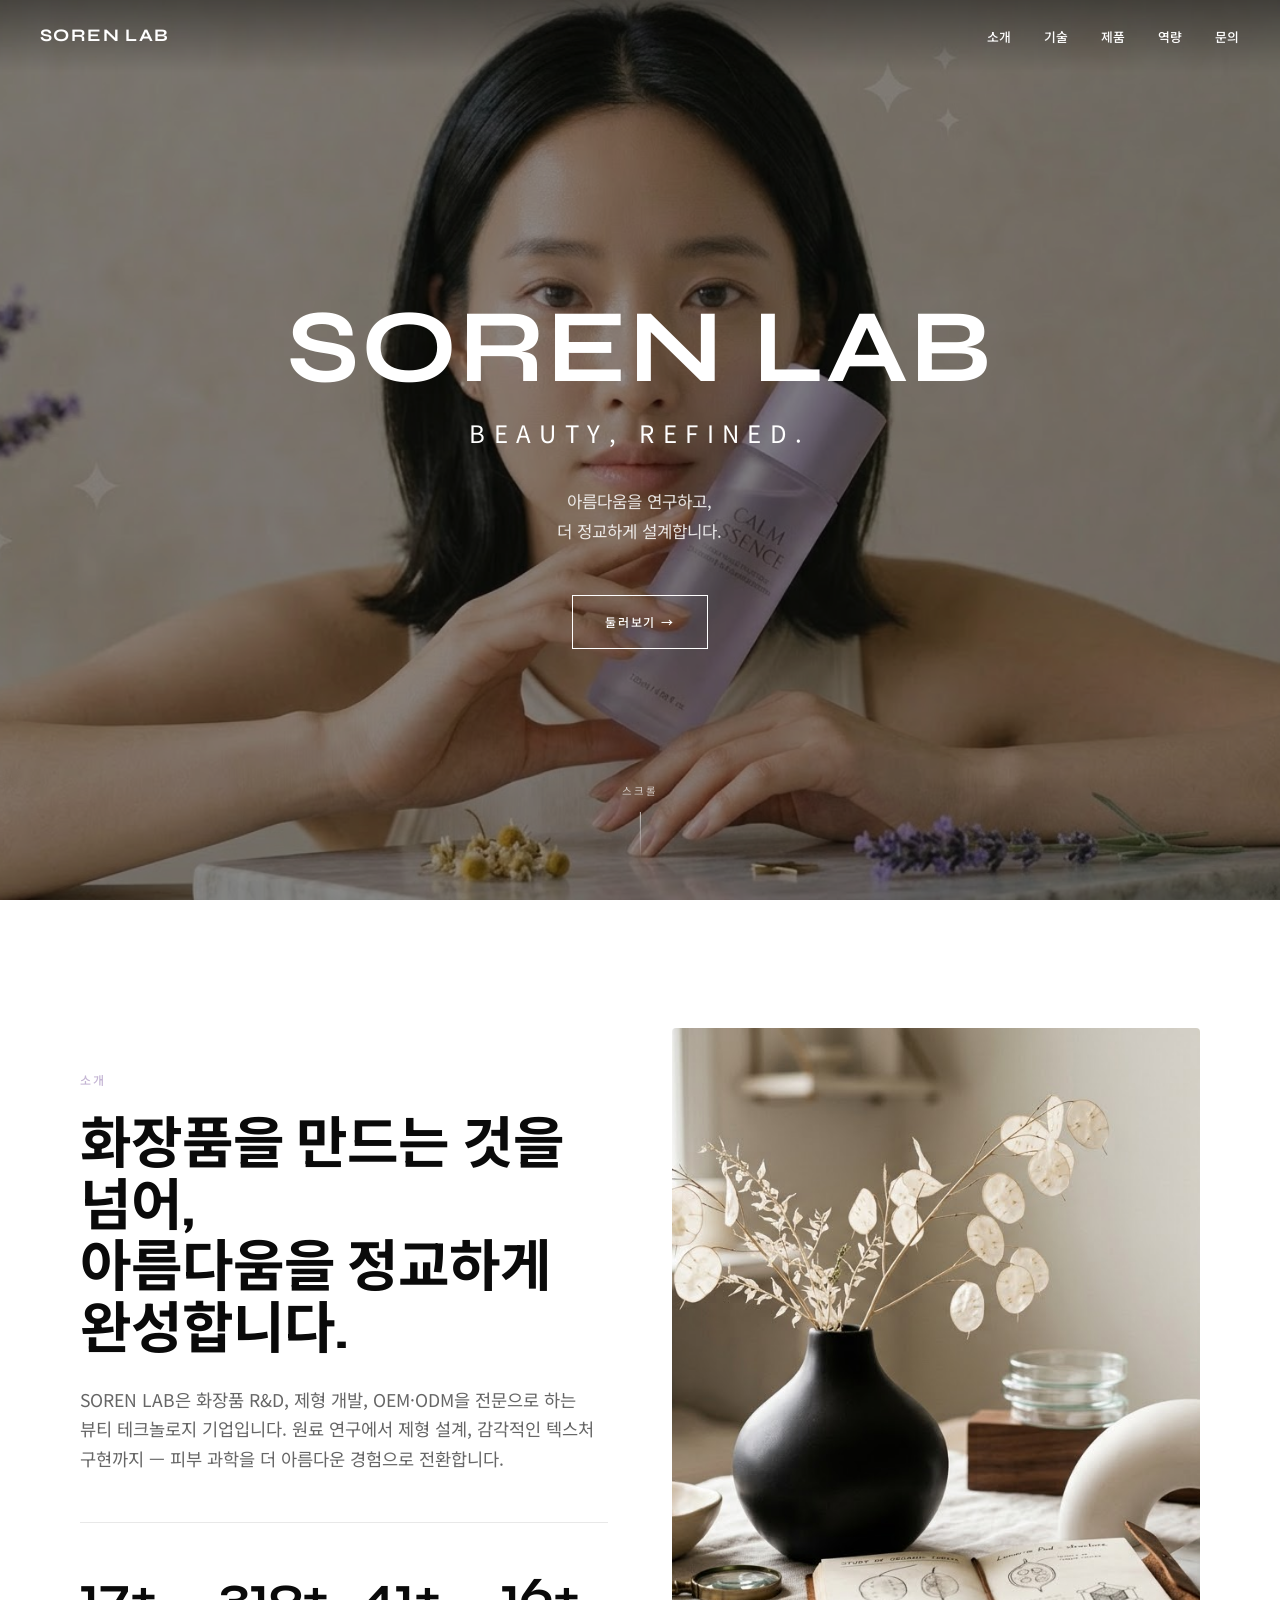
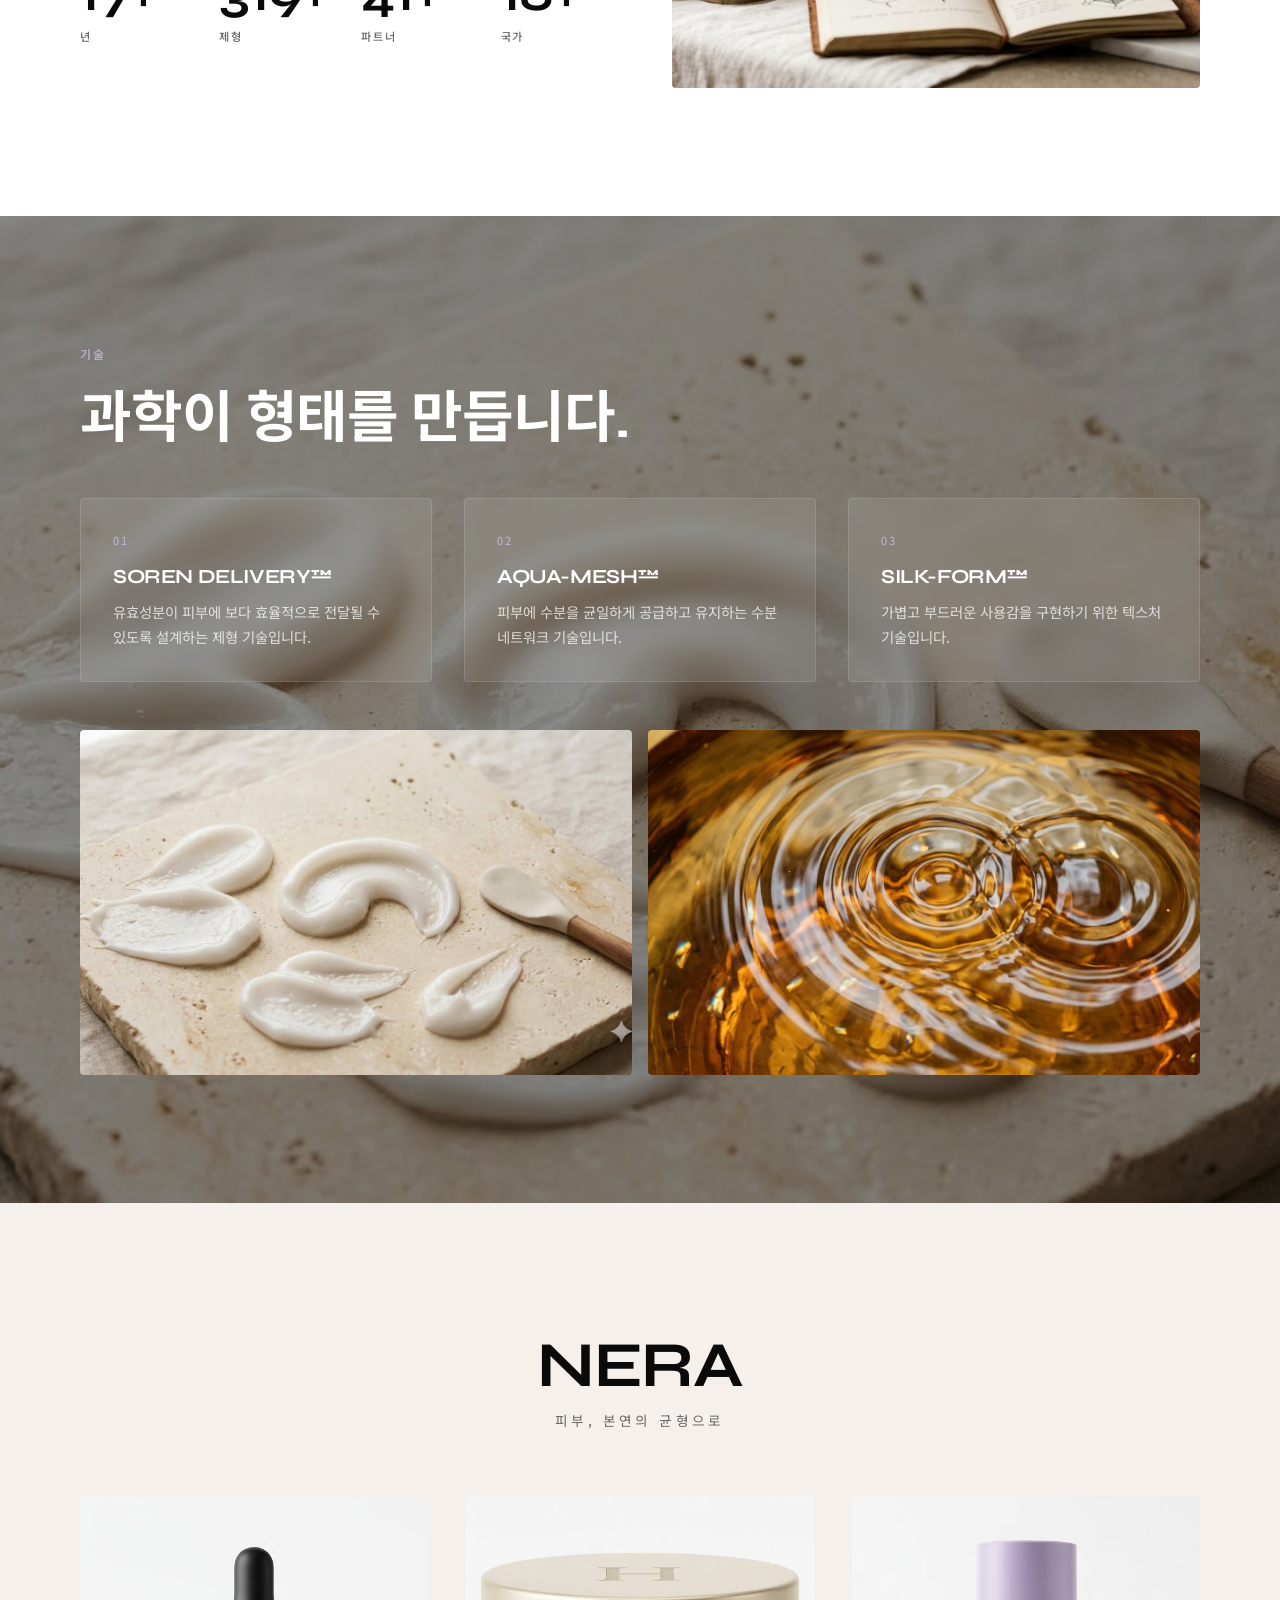
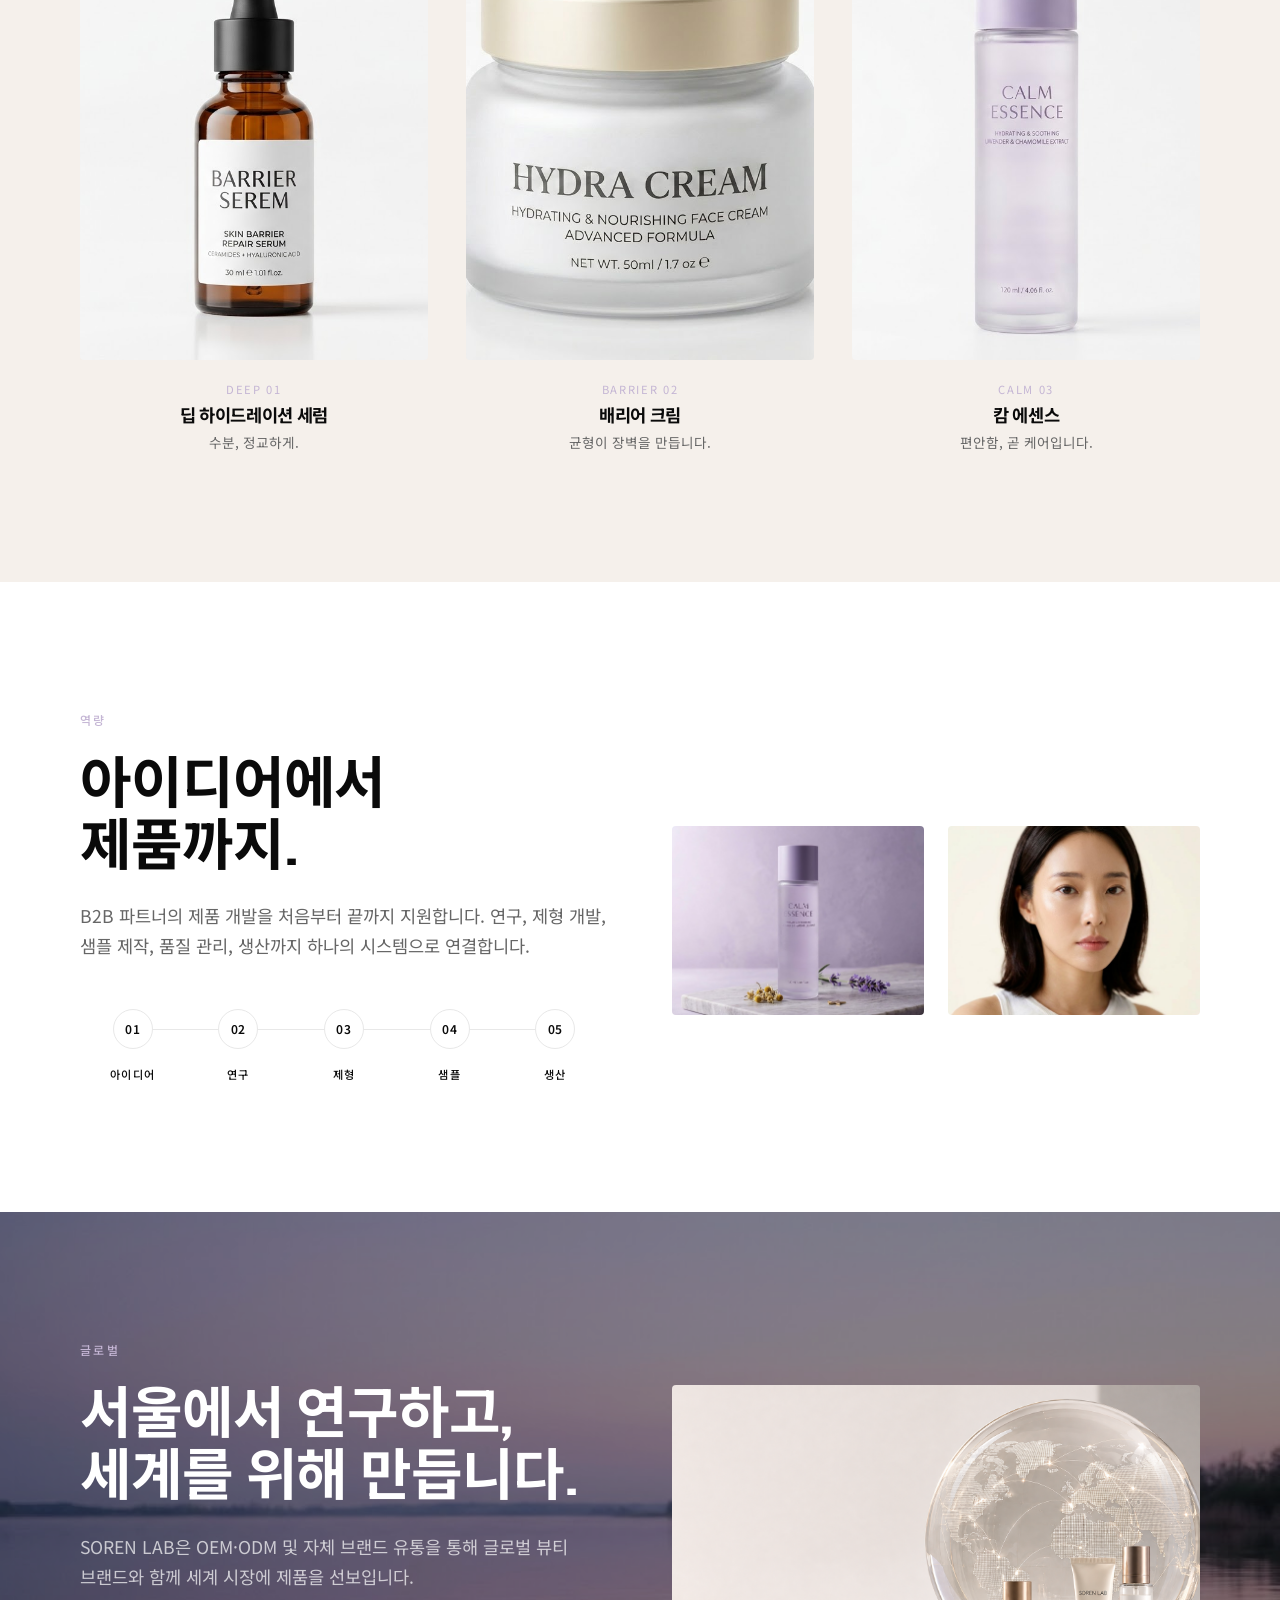
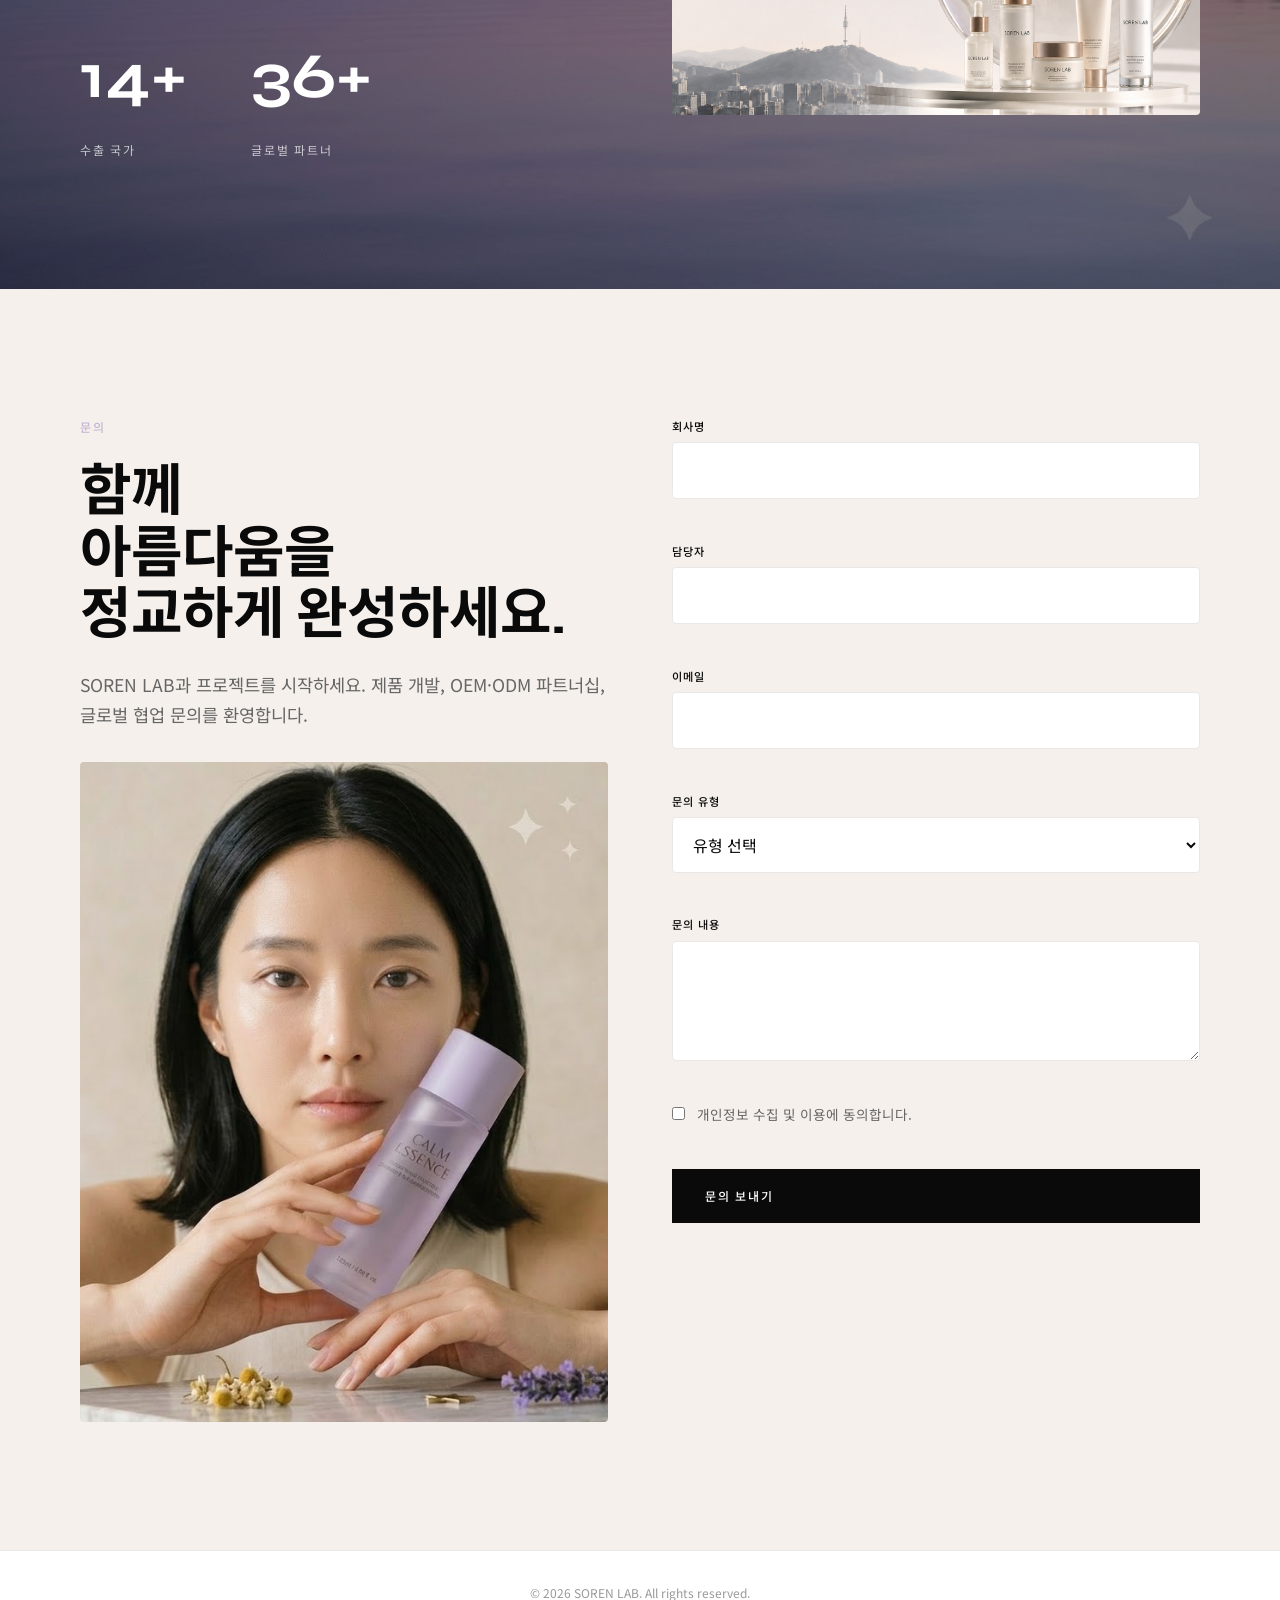
==== index.html @ 1ff5eb1d "SOREN LAB 회사소개 랜딩페이지 MVP 민감 정보는 환경변수·Script Properties로 분리. Public 저장소용 초기 커밋.  Co-authored-by: Curs" ====
<!DOCTYPE html>
<html lang="ko">
<head>
  <meta charset="UTF-8">
  <meta name="viewport" content="width=device-width, initial-scale=1.0">
  <title>SOREN LAB | Beauty, Refined.</title>
  <meta name="description" content="SOREN LAB은 화장품 R&D, 제형 개발, OEM·ODM을 전문으로 하는 뷰티 테크놀로지 기업입니다.">
  <meta name="keywords" content="SOREN LAB, 화장품 OEM, 화장품 ODM, 뷰티 R&D, 화장품 제조, 스킨케어 개발, 뷰티 테크놀로지">
  <meta property="og:title" content="SOREN LAB | Beauty, Refined.">
  <meta property="og:description" content="SOREN LAB은 화장품 R&D, 제형 개발, OEM·ODM을 전문으로 하는 뷰티 테크놀로지 기업입니다.">
  <meta property="og:image" content="assets/images/hero.jpeg">
  <meta property="og:type" content="website">
  <link rel="preconnect" href="https://fonts.googleapis.com">
  <link rel="preconnect" href="https://fonts.gstatic.com" crossorigin>
  <link href="https://fonts.googleapis.com/css2?family=Noto+Sans+KR:wght@400;500;600;700&family=Syne:wght@400;600;700;800&display=swap" rel="stylesheet">
  <link rel="stylesheet" href="css/variables.css">
  <link rel="stylesheet" href="css/base.css">
  <link rel="stylesheet" href="css/layout.css">
  <link rel="stylesheet" href="css/components.css">
  <link rel="stylesheet" href="css/animations.css">
</head>
<body>

  <!-- Header -->
  <header class="header header--dark" id="header">
    <div class="header__inner">
      <a href="#" class="header__logo">SOREN LAB</a>
      <nav class="nav" aria-label="주요 메뉴">
        <ul class="nav__list">
          <li><a href="#about" class="nav__link" data-section="about">소개</a></li>
          <li><a href="#technology" class="nav__link" data-section="technology">기술</a></li>
          <li><a href="#product" class="nav__link" data-section="product">제품</a></li>
          <li><a href="#capabilities" class="nav__link" data-section="capabilities">역량</a></li>
          <li><a href="#contact" class="nav__link" data-section="contact">문의</a></li>
        </ul>
        <button class="nav__toggle" id="navToggle" aria-label="메뉴 열기" aria-expanded="false">
          <span></span>
          <span></span>
          <span></span>
        </button>
      </nav>
    </div>
  </header>

  <nav class="nav__overlay" id="navOverlay" aria-hidden="true">
    <a href="#about" class="nav__link" data-section="about">소개</a>
    <a href="#technology" class="nav__link" data-section="technology">기술</a>
    <a href="#product" class="nav__link" data-section="product">제품</a>
    <a href="#capabilities" class="nav__link" data-section="capabilities">역량</a>
    <a href="#contact" class="nav__link" data-section="contact">문의</a>
  </nav>

  <main>

    <!-- HERO -->
    <section class="hero" id="hero">
      <div class="bg-media">
        <img class="bg-media__poster" src="assets/images/hero.jpeg" alt="" aria-hidden="true">
        <video class="bg-media__video" autoplay muted loop playsinline webkit-playsinline preload="auto" poster="assets/images/hero.jpeg" data-video="hero">
          <source src="assets/video/hydra_cream_03.mp4" type="video/mp4">
        </video>
        <div class="bg-media__overlay"></div>
      </div>
      <div class="hero__content">
        <h1 class="hero__title">SOREN LAB</h1>
        <p class="hero__tagline">Beauty, Refined.</p>
        <p class="hero__sub">
          <span>아름다움을 연구하고,</span>
          <span>더 정교하게 설계합니다.</span>
        </p>
        <a href="#about" class="btn">둘러보기 →</a>
      </div>
      <div class="hero__scroll" aria-hidden="true">
        <span>스크롤</span>
        <div class="hero__scroll-line"></div>
      </div>
    </section>

    <!-- ABOUT -->
    <section class="section" id="about">
      <div class="container">
        <div class="grid-2">
          <div class="reveal">
            <p class="section__label">소개</p>
            <h2 class="section__headline">
              <span>화장품을 만드는 것을 넘어,</span>
              <span>아름다움을 정교하게 완성합니다.</span>
            </h2>
            <p class="section__desc">
              SOREN LAB은 화장품 R&D, 제형 개발, OEM·ODM을 전문으로 하는 뷰티 테크놀로지 기업입니다. 원료 연구에서 제형 설계, 감각적인 텍스처 구현까지 — 피부 과학을 더 아름다운 경험으로 전환합니다.
            </p>
            <div class="stats">
              <div class="stat">
                <div class="stat__number" data-count="18">0</div>
                <div class="stat__label">년</div>
              </div>
              <div class="stat">
                <div class="stat__number" data-count="320">0</div>
                <div class="stat__label">제형</div>
              </div>
              <div class="stat">
                <div class="stat__number" data-count="42">0</div>
                <div class="stat__label">파트너</div>
              </div>
              <div class="stat">
                <div class="stat__number" data-count="17">0</div>
                <div class="stat__label">국가</div>
              </div>
            </div>
          </div>
          <div class="reveal reveal-delay-2">
            <div class="media-wrap image-reveal" style="aspect-ratio: 4/5;">
              <img src="assets/images/mood02.jpeg" alt="SOREN LAB 연구실" loading="lazy">
            </div>
          </div>
        </div>
      </div>
    </section>

    <!-- TECHNOLOGY -->
    <section class="section section--dark" id="technology">
      <div class="bg-media">
        <img class="bg-media__poster" src="assets/images/texure_cream.jpeg" alt="" aria-hidden="true">
        <video class="bg-media__video" autoplay muted loop playsinline preload="auto" poster="assets/images/texure_cream.jpeg" data-video="tech">
          <source src="assets/video/model_serum.mp4" type="video/mp4">
        </video>
        <div class="bg-media__overlay"></div>
      </div>
      <div class="container section__content">
        <div class="reveal">
          <p class="section__label">기술</p>
          <h2 class="section__headline">과학이 형태를 만듭니다.</h2>
        </div>
        <div class="tech-grid">
          <div class="tech-card reveal reveal-delay-1">
            <p class="tech-card__num">01</p>
            <h3 class="tech-card__title">SOREN DELIVERY™</h3>
            <p class="tech-card__desc">유효성분이 피부에 보다 효율적으로 전달될 수 있도록 설계하는 제형 기술입니다.</p>
          </div>
          <div class="tech-card reveal reveal-delay-2">
            <p class="tech-card__num">02</p>
            <h3 class="tech-card__title">AQUA-MESH™</h3>
            <p class="tech-card__desc">피부에 수분을 균일하게 공급하고 유지하는 수분 네트워크 기술입니다.</p>
          </div>
          <div class="tech-card reveal reveal-delay-3">
            <p class="tech-card__num">03</p>
            <h3 class="tech-card__title">SILK-FORM™</h3>
            <p class="tech-card__desc">가볍고 부드러운 사용감을 구현하기 위한 텍스처 기술입니다.</p>
          </div>
        </div>
        <div class="tech-images">
          <div class="media-wrap image-reveal reveal">
            <img src="assets/images/texure_cream.jpeg" alt="크림 제형 텍스처" loading="lazy">
          </div>
          <div class="media-wrap image-reveal reveal reveal-delay-1">
            <img src="assets/images/waterful.jpeg" alt="세럼 원료 매크로" loading="lazy">
          </div>
        </div>
      </div>
    </section>

    <!-- PRODUCT -->
    <section class="section section--ivory" id="product">
      <div class="container">
        <div class="product-brand reveal">
          <h2 class="product-brand__name">NERA</h2>
          <p class="product-brand__tagline">피부, 본연의 균형으로</p>
        </div>
        <div class="grid-3">
          <article class="product-card reveal" data-product="deep01" tabindex="0" role="button" aria-label="NERA DEEP 01 상세 보기">
            <div class="product-card__image">
              <img src="assets/images/product_serum.jpeg" alt="NERA DEEP 01 딥 하이드레이션 세럼" loading="lazy">
            </div>
            <p class="product-card__code">DEEP 01</p>
            <h3 class="product-card__name">딥 하이드레이션 세럼</h3>
            <p class="product-card__type">수분, 정교하게.</p>
          </article>
          <article class="product-card reveal reveal-delay-1" data-product="barrier02" tabindex="0" role="button" aria-label="NERA BARRIER 02 상세 보기">
            <div class="product-card__image">
              <img src="assets/images/product_hydra.jpeg" alt="NERA BARRIER 02 배리어 크림" loading="lazy">
            </div>
            <p class="product-card__code">BARRIER 02</p>
            <h3 class="product-card__name">배리어 크림</h3>
            <p class="product-card__type">균형이 장벽을 만듭니다.</p>
          </article>
          <article class="product-card reveal reveal-delay-2" data-product="calm03" tabindex="0" role="button" aria-label="NERA CALM 03 상세 보기">
            <div class="product-card__image">
              <img src="assets/images/product_essense.jpeg" alt="NERA CALM 03 캄 에센스" loading="lazy">
            </div>
            <p class="product-card__code">CALM 03</p>
            <h3 class="product-card__name">캄 에센스</h3>
            <p class="product-card__type">편안함, 곧 케어입니다.</p>
          </article>
        </div>
      </div>
    </section>

    <!-- CAPABILITIES -->
    <section class="section" id="capabilities">
      <div class="container">
        <div class="grid-2">
          <div class="reveal">
            <p class="section__label">역량</p>
            <h2 class="section__headline">
              <span>아이디어에서</span>
              <span>제품까지.</span>
            </h2>
            <p class="section__desc">
              B2B 파트너의 제품 개발을 처음부터 끝까지 지원합니다. 연구, 제형 개발, 샘플 제작, 품질 관리, 생산까지 하나의 시스템으로 연결합니다.
            </p>
            <div class="process">
              <div class="process__step">
                <div class="process__num">01</div>
                <div class="process__label">아이디어</div>
              </div>
              <div class="process__step">
                <div class="process__num">02</div>
                <div class="process__label">연구</div>
              </div>
              <div class="process__step">
                <div class="process__num">03</div>
                <div class="process__label">제형</div>
              </div>
              <div class="process__step">
                <div class="process__num">04</div>
                <div class="process__label">샘플</div>
              </div>
              <div class="process__step">
                <div class="process__num">05</div>
                <div class="process__label">생산</div>
              </div>
            </div>
          </div>
          <div class="reveal reveal-delay-2">
            <div class="capability-images">
              <div class="media-wrap image-reveal">
                <img src="assets/images/product_studio.jpeg" alt="제품 개발 및 제조" loading="lazy">
              </div>
              <div class="media-wrap image-reveal">
                <img src="assets/images/model02.jpeg" alt="품질 관리 및 피부 연구" loading="lazy">
              </div>
            </div>
          </div>
        </div>
      </div>
    </section>

    <!-- GLOBAL -->
    <section class="section section--dark" id="global">
      <div class="bg-media">
        <img class="bg-media__poster" src="assets/images/mood.jpeg" alt="" aria-hidden="true">
        <video class="bg-media__video" muted loop playsinline preload="metadata" poster="assets/images/mood.jpeg" data-video="global">
          <source src="assets/video/hydra_cream_02.mp4" type="video/mp4">
        </video>
        <div class="bg-media__overlay"></div>
      </div>
      <div class="container section__content">
        <div class="grid-2">
          <div class="reveal">
            <p class="section__label">글로벌</p>
            <h2 class="section__headline">
              <span>서울에서 연구하고,</span>
              <span>세계를 위해 만듭니다.</span>
            </h2>
            <p class="section__desc">
              SOREN LAB은 OEM·ODM 및 자체 브랜드 유통을 통해 글로벌 뷰티 브랜드와 함께 세계 시장에 제품을 선보입니다.
            </p>
            <div class="global-stats">
              <div class="global-stat">
                <div class="global-stat__number" data-count="17">0</div>
                <div class="global-stat__label">수출 국가</div>
              </div>
              <div class="global-stat">
                <div class="global-stat__number" data-count="42">0</div>
                <div class="global-stat__label">글로벌 파트너</div>
              </div>
            </div>
          </div>
          <div class="reveal reveal-delay-2">
            <div class="media-wrap image-reveal" style="aspect-ratio: 16/10;">
              <img src="assets/images/global_section.png" alt="SOREN LAB 글로벌 네트워크" loading="lazy">
            </div>
          </div>
        </div>
      </div>
    </section>

    <!-- CONTACT -->
    <section class="section section--ivory" id="contact">
      <div class="container">
        <div class="contact-grid">
          <div class="reveal">
            <p class="section__label">문의</p>
            <h2 class="section__headline">
              <span>함께</span>
              <span>아름다움을</span>
              <span>정교하게 완성하세요.</span>
            </h2>
            <p class="section__desc" style="margin-bottom: 2rem;">
              SOREN LAB과 프로젝트를 시작하세요. 제품 개발, OEM·ODM 파트너십, 글로벌 협업 문의를 환영합니다.
            </p>
            <div class="contact-visual">
              <img src="assets/images/hero.jpeg" alt="SOREN LAB 브랜드 비주얼" loading="lazy">
            </div>
          </div>
          <div class="reveal reveal-delay-2">
            <form class="form" id="contactForm" novalidate>
              <div class="form__group">
                <label class="form__label" for="company">회사명</label>
                <input class="form__input" type="text" id="company" name="company" required>
                <span class="form__error" data-error="company"></span>
              </div>
              <div class="form__group">
                <label class="form__label" for="name">담당자</label>
                <input class="form__input" type="text" id="name" name="name" required>
                <span class="form__error" data-error="name"></span>
              </div>
              <div class="form__group">
                <label class="form__label" for="email">이메일</label>
                <input class="form__input" type="email" id="email" name="email" required>
                <span class="form__error" data-error="email"></span>
              </div>
              <div class="form__group">
                <label class="form__label" for="inquiryType">문의 유형</label>
                <select class="form__select" id="inquiryType" name="inquiryType" required>
                  <option value="">유형 선택</option>
                  <option value="product">제품</option>
                  <option value="oem">OEM / ODM</option>
                  <option value="partnership">파트너십</option>
                  <option value="other">기타</option>
                </select>
                <span class="form__error" data-error="inquiryType"></span>
              </div>
              <div class="form__group">
                <label class="form__label" for="message">문의 내용</label>
                <textarea class="form__textarea" id="message" name="message" required></textarea>
                <span class="form__error" data-error="message"></span>
              </div>
              <div class="form__group">
                <label class="form__checkbox">
                  <input type="checkbox" id="privacy" name="privacy" required>
                  <span>개인정보 수집 및 이용에 동의합니다.</span>
                </label>
                <span class="form__error" data-error="privacy"></span>
              </div>
              <button type="submit" class="btn btn--filled" id="submitBtn">문의 보내기</button>
              <p class="form__submit-error" id="formSubmitError" hidden></p>
            </form>
            <div class="form__success" id="formSuccess">
              <h3>감사합니다.</h3>
              <p>문의가 접수되었습니다. 담당자가 확인 후 빠르게 연락드리겠습니다.</p>
            </div>
          </div>
        </div>
      </div>
    </section>

  </main>

  <footer class="footer">
    <div class="container">
      <p>&copy; 2026 SOREN LAB. All rights reserved.</p>
    </div>
  </footer>

  <!-- Product Modal -->
  <div class="modal" id="productModal" aria-hidden="true" role="dialog" aria-labelledby="modalTitle">
    <div class="modal__backdrop" data-close-modal></div>
    <div class="modal__dialog">
      <button class="modal__close" data-close-modal aria-label="닫기">&times;</button>
      <div class="modal__image">
        <img id="modalImage" src="" alt="">
      </div>
      <div class="modal__body">
        <p class="modal__code" id="modalCode"></p>
        <h3 class="modal__title" id="modalTitle"></h3>
        <p class="modal__type" id="modalType"></p>
        <p class="modal__message" id="modalMessage"></p>
        <p class="modal__desc" id="modalDesc"></p>
        <p class="modal__ingredients-title" id="modalIngredientsTitle">주요 성분</p>
        <ul class="modal__ingredients" id="modalIngredients"></ul>
      </div>
    </div>
  </div>

  <script src="js/video.js"></script>
  <script src="js/animate.js"></script>
  <script src="js/form.js"></script>
  <script src="js/main.js"></script>
</body>
</html>
---- css/variables.css ----
:root {
  --color-black: #0a0a0a;
  --color-white: #ffffff;
  --color-ivory: #f5f0eb;
  --color-gray-100: #f7f7f7;
  --color-gray-200: #e8e8e8;
  --color-gray-400: #999999;
  --color-gray-600: #666666;
  --color-accent: #c4b5d4;
  --color-overlay: rgba(10, 10, 10, 0.45);
  --color-overlay-light: rgba(10, 10, 10, 0.25);

  --font-display: "Syne", "Noto Sans KR", sans-serif;
  --font-body: "Noto Sans KR", sans-serif;

  --container-max: 1200px;
  --container-wide: 1400px;
  --section-padding: clamp(5rem, 10vw, 8rem);
  --header-height: 72px;

  --transition-base: 0.3s ease;
  --transition-slow: 0.6s cubic-bezier(0.22, 1, 0.36, 1);

  --radius-sm: 4px;
  --radius-md: 8px;
}
---- css/base.css ----
*,
*::before,
*::after {
  box-sizing: border-box;
  margin: 0;
  padding: 0;
}

html {
  scroll-behavior: smooth;
  font-size: 16px;
}

body {
  font-family: var(--font-body);
  font-weight: 400;
  line-height: 1.7;
  color: var(--color-black);
  background-color: var(--color-white);
  overflow-x: hidden;
  -webkit-font-smoothing: antialiased;
  word-break: keep-all;
  overflow-wrap: break-word;
}

img,
video {
  display: block;
  max-width: 100%;
  height: auto;
}

a {
  color: inherit;
  text-decoration: none;
}

button,
input,
select,
textarea {
  font: inherit;
  color: inherit;
}

button {
  cursor: pointer;
  border: none;
  background: none;
}

ul,
ol {
  list-style: none;
}

h1,
h2,
h3,
h4 {
  font-family: var(--font-display);
  font-weight: 700;
  line-height: 1.1;
  letter-spacing: -0.02em;
}

.sr-only {
  position: absolute;
  width: 1px;
  height: 1px;
  padding: 0;
  margin: -1px;
  overflow: hidden;
  clip: rect(0, 0, 0, 0);
  white-space: nowrap;
  border: 0;
}
---- css/layout.css ----
.container {
  width: 100%;
  max-width: var(--container-max);
  margin: 0 auto;
  padding: 0 clamp(1.25rem, 4vw, 2.5rem);
}

.container--wide {
  max-width: var(--container-wide);
}

.section {
  position: relative;
  padding: var(--section-padding) 0;
}

.section--dark {
  color: var(--color-white);
  background-color: var(--color-black);
  isolation: isolate;
  overflow: hidden;
}

.section--ivory {
  background-color: var(--color-ivory);
}

.section__label {
  font-size: 0.75rem;
  font-weight: 500;
  letter-spacing: 0.2em;
  text-transform: uppercase;
  color: var(--color-accent);
  margin-bottom: 1.5rem;
}

.section--dark .section__label {
  color: var(--color-accent);
}

.section__headline {
  font-size: clamp(2rem, 5vw, 3.5rem);
  margin-bottom: 1.5rem;
}

.section__headline span {
  display: block;
}

.section__desc {
  font-size: clamp(0.95rem, 1.5vw, 1.1rem);
  color: var(--color-gray-600);
  max-width: 540px;
}

.section--dark .section__desc {
  color: rgba(255, 255, 255, 0.7);
}

.grid-2 {
  display: grid;
  grid-template-columns: 1fr 1fr;
  gap: clamp(2rem, 5vw, 4rem);
  align-items: center;
}

.grid-3 {
  display: grid;
  grid-template-columns: repeat(3, 1fr);
  gap: clamp(1.5rem, 3vw, 2.5rem);
}

.media-wrap {
  position: relative;
  overflow: hidden;
  border-radius: var(--radius-sm);
}

.media-wrap img {
  width: 100%;
  height: 100%;
  object-fit: cover;
}

.bg-media {
  position: absolute;
  inset: 0;
  z-index: 0;
  overflow: hidden;
  background-color: var(--color-black);
}

.bg-media__overlay {
  position: absolute;
  inset: 0;
  z-index: 2;
  background: var(--color-overlay);
  pointer-events: none;
}

.bg-media__poster {
  position: absolute;
  inset: 0;
  z-index: 0;
  width: 100%;
  height: 100%;
  object-fit: cover;
}

.bg-media__video {
  position: absolute;
  inset: 0;
  z-index: 1;
  width: 100%;
  height: 100%;
  object-fit: cover;
  opacity: 0;
  transition: opacity 0.8s ease;
}

.bg-media__video.is-ready {
  opacity: 1;
}

.bg-media__video.is-fallback {
  display: none;
}

.section__content {
  position: relative;
  z-index: 2;
}

@media (max-width: 768px) {
  .grid-2,
  .grid-3 {
    grid-template-columns: 1fr;
  }
}
---- css/components.css ----
/* Header */
.header {
  position: fixed;
  top: 0;
  left: 0;
  right: 0;
  z-index: 1000;
  height: var(--header-height);
  display: flex;
  align-items: center;
  isolation: isolate;
  transform: translate3d(0, 0, 0);
  transition: background-color var(--transition-base), color var(--transition-base), box-shadow var(--transition-base);
}

.header:not(.header--scrolled) {
  background: linear-gradient(to bottom, rgba(0, 0, 0, 0.4) 0%, transparent 100%);
}

.header--scrolled {
  background: #ffffff;
  box-shadow: 0 1px 0 rgba(0, 0, 0, 0.08);
}

.header--dark {
  color: var(--color-white);
}

.header--dark.header--scrolled {
  color: var(--color-black);
}

.header__inner {
  display: flex;
  align-items: center;
  justify-content: space-between;
  width: 100%;
  max-width: var(--container-wide);
  margin: 0 auto;
  padding: 0 clamp(1.25rem, 4vw, 2.5rem);
}

.header__logo {
  font-family: var(--font-display);
  font-size: 1.1rem;
  font-weight: 700;
  letter-spacing: 0.08em;
}

.nav__list {
  display: flex;
  gap: 2rem;
}

.nav__link {
  font-size: 0.8rem;
  font-weight: 500;
  letter-spacing: 0.04em;
  position: relative;
  transition: opacity var(--transition-base);
}

.nav__link::after {
  content: "";
  position: absolute;
  bottom: -4px;
  left: 0;
  width: 0;
  height: 1px;
  background: currentColor;
  transition: width var(--transition-base);
}

.nav__link:hover::after,
.nav__link.is-active::after {
  width: 100%;
}

.nav__toggle {
  display: none;
  flex-direction: column;
  gap: 6px;
  width: 28px;
  padding: 4px 0;
}

.nav__toggle span {
  display: block;
  height: 1.5px;
  background: currentColor;
  transition: transform var(--transition-base), opacity var(--transition-base);
}

.nav__toggle.is-open span:nth-child(1) {
  transform: translateY(7.5px) rotate(45deg);
}

.nav__toggle.is-open span:nth-child(2) {
  opacity: 0;
}

.nav__toggle.is-open span:nth-child(3) {
  transform: translateY(-7.5px) rotate(-45deg);
}

.nav__overlay {
  display: none;
  position: fixed;
  inset: 0;
  z-index: 999;
  background: var(--color-black);
  flex-direction: column;
  align-items: center;
  justify-content: center;
  gap: 2rem;
}

.nav__overlay.is-open {
  display: flex;
}

.nav__overlay .nav__link {
  font-size: 1.25rem;
  color: var(--color-white);
}

/* Hero */
.hero {
  position: relative;
  min-height: 100vh;
  min-height: 100dvh;
  display: flex;
  align-items: center;
  justify-content: center;
  text-align: center;
  color: var(--color-white);
  overflow: hidden;
  isolation: isolate;
  contain: layout style paint;
}

.hero__content {
  position: relative;
  z-index: 2;
  padding: calc(var(--header-height) + 2rem) 1.5rem 4rem;
}

.hero__title {
  font-size: clamp(3rem, 10vw, 6.5rem);
  letter-spacing: 0.02em;
  margin-bottom: 0.5rem;
}

.hero__tagline {
  font-size: clamp(1rem, 2.5vw, 1.5rem);
  font-weight: 400;
  letter-spacing: 0.35em;
  text-transform: uppercase;
  margin-bottom: 2rem;
}

.hero__sub {
  font-size: clamp(0.9rem, 1.5vw, 1.05rem);
  line-height: 1.8;
  opacity: 0.85;
  margin-bottom: 3rem;
}

.hero__sub span {
  display: block;
}

.btn {
  display: inline-flex;
  align-items: center;
  gap: 0.5rem;
  font-size: 0.75rem;
  font-weight: 500;
  letter-spacing: 0.15em;
  text-transform: uppercase;
  padding: 1rem 2rem;
  border: 1px solid currentColor;
  transition: background var(--transition-base), color var(--transition-base);
}

.btn:hover {
  background: var(--color-white);
  color: var(--color-black);
}

.btn--filled {
  background: var(--color-black);
  color: var(--color-white);
  border-color: var(--color-black);
}

.btn--filled:hover {
  background: var(--color-white);
  color: var(--color-black);
}

.hero__scroll {
  position: absolute;
  bottom: 2.5rem;
  left: 50%;
  transform: translateX(-50%);
  z-index: 2;
  display: flex;
  flex-direction: column;
  align-items: center;
  gap: 0.75rem;
  font-size: 0.65rem;
  letter-spacing: 0.2em;
  text-transform: uppercase;
  opacity: 0.7;
}

.hero__scroll-line {
  width: 1px;
  height: 48px;
  background: linear-gradient(to bottom, var(--color-white), transparent);
  animation: scrollPulse 2s ease-in-out infinite;
}

/* Stats */
.stats {
  display: grid;
  grid-template-columns: repeat(4, 1fr);
  gap: 2rem;
  margin-top: 3rem;
  padding-top: 3rem;
  border-top: 1px solid var(--color-gray-200);
}

.stat__number {
  font-family: var(--font-display);
  font-size: clamp(2rem, 4vw, 3rem);
  font-weight: 700;
  line-height: 1;
  margin-bottom: 0.5rem;
}

.stat__label {
  font-size: 0.7rem;
  font-weight: 500;
  letter-spacing: 0.15em;
  text-transform: uppercase;
  color: var(--color-gray-600);
}

/* Tech cards */
.tech-grid {
  display: grid;
  grid-template-columns: repeat(3, 1fr);
  gap: 2rem;
  margin-top: 3rem;
}

.tech-card {
  padding: 2rem;
  background: rgba(255, 255, 255, 0.08);
  border: 1px solid rgba(255, 255, 255, 0.12);
  border-radius: var(--radius-sm);
  backdrop-filter: blur(8px);
}

.tech-card__num {
  font-size: 0.7rem;
  letter-spacing: 0.15em;
  color: var(--color-accent);
  margin-bottom: 1rem;
}

.tech-card__title {
  font-size: 1.25rem;
  margin-bottom: 0.75rem;
}

.tech-card__desc {
  font-size: 0.9rem;
  opacity: 0.75;
  line-height: 1.7;
}

.tech-images {
  display: grid;
  grid-template-columns: 1fr 1fr;
  gap: 1rem;
  margin-top: 3rem;
}

.tech-images .media-wrap {
  aspect-ratio: 16 / 10;
}

/* Product */
.product-brand {
  text-align: center;
  margin-bottom: 4rem;
}

.product-brand__name {
  font-size: clamp(2.5rem, 6vw, 4rem);
  margin-bottom: 0.5rem;
}

.product-brand__tagline {
  font-size: 0.85rem;
  letter-spacing: 0.25em;
  text-transform: uppercase;
  color: var(--color-gray-600);
}

.product-card {
  cursor: pointer;
  text-align: center;
  transition: transform var(--transition-base);
}

.product-card:hover {
  transform: translateY(-6px);
}

.product-card__image {
  aspect-ratio: 3 / 4;
  overflow: hidden;
  background: var(--color-gray-100);
  margin-bottom: 1.25rem;
  border-radius: var(--radius-sm);
}

.product-card__image img {
  width: 100%;
  height: 100%;
  object-fit: cover;
  transition: transform var(--transition-slow);
}

.product-card:hover .product-card__image img {
  transform: scale(1.04);
}

.product-card__code {
  font-size: 0.7rem;
  letter-spacing: 0.15em;
  color: var(--color-accent);
  margin-bottom: 0.5rem;
}

.product-card__name {
  font-family: var(--font-display);
  font-size: 1.1rem;
  margin-bottom: 0.25rem;
}

.product-card__type {
  font-size: 0.85rem;
  color: var(--color-gray-600);
}

/* Process timeline */
.process {
  display: flex;
  justify-content: space-between;
  margin-top: 3rem;
  position: relative;
}

.process::before {
  content: "";
  position: absolute;
  top: 20px;
  left: 10%;
  right: 10%;
  height: 1px;
  background: var(--color-gray-200);
}

.process__step {
  flex: 1;
  text-align: center;
  position: relative;
  z-index: 1;
}

.process__num {
  width: 40px;
  height: 40px;
  margin: 0 auto 1rem;
  display: flex;
  align-items: center;
  justify-content: center;
  font-size: 0.75rem;
  font-weight: 600;
  letter-spacing: 0.05em;
  background: var(--color-white);
  border: 1px solid var(--color-gray-200);
  border-radius: 50%;
}

.process__label {
  font-size: 0.7rem;
  font-weight: 500;
  letter-spacing: 0.12em;
  text-transform: uppercase;
}

.capability-images {
  display: grid;
  grid-template-columns: 1fr 1fr;
  gap: 1.5rem;
  margin-top: 3rem;
}

.capability-images .media-wrap {
  aspect-ratio: 4 / 3;
}

/* Global */
.global-stats {
  display: flex;
  gap: 4rem;
  margin-top: 2rem;
}

.global-stat__number {
  font-family: var(--font-display);
  font-size: clamp(2.5rem, 5vw, 4rem);
  font-weight: 700;
}

.global-stat__label {
  font-size: 0.75rem;
  letter-spacing: 0.15em;
  text-transform: uppercase;
  opacity: 0.7;
  margin-top: 0.5rem;
}

/* Contact */
.contact-grid {
  display: grid;
  grid-template-columns: 1fr 1fr;
  gap: clamp(2rem, 5vw, 4rem);
  align-items: start;
}

.contact-visual {
  aspect-ratio: 4 / 5;
  border-radius: var(--radius-sm);
  overflow: hidden;
}

.contact-visual img {
  width: 100%;
  height: 100%;
  object-fit: cover;
}

.form {
  display: flex;
  flex-direction: column;
  gap: 1.25rem;
}

.form__group {
  display: flex;
  flex-direction: column;
  gap: 0.4rem;
}

.form__label {
  font-size: 0.7rem;
  font-weight: 500;
  letter-spacing: 0.1em;
  text-transform: uppercase;
}

.form__input,
.form__select,
.form__textarea {
  padding: 0.875rem 1rem;
  border: 1px solid var(--color-gray-200);
  background: var(--color-white);
  border-radius: var(--radius-sm);
  transition: border-color var(--transition-base);
}

.form__input:focus,
.form__select:focus,
.form__textarea:focus {
  outline: none;
  border-color: var(--color-black);
}

.form__input.is-error,
.form__select.is-error,
.form__textarea.is-error {
  border-color: #c0392b;
}

.form__error {
  font-size: 0.75rem;
  color: #c0392b;
  min-height: 1rem;
}

.form__textarea {
  min-height: 120px;
  resize: vertical;
}

.form__checkbox {
  display: flex;
  align-items: flex-start;
  gap: 0.75rem;
  font-size: 0.85rem;
  color: var(--color-gray-600);
}

.form__checkbox input {
  margin-top: 0.25rem;
  accent-color: var(--color-black);
}

.form__submit-error {
  font-size: 0.85rem;
  color: #c0392b;
  min-height: 1.25rem;
}

.form__submit-error:not([hidden]) {
  display: block;
  margin-top: 0.5rem;
}

.btn.is-loading {
  opacity: 0.7;
  pointer-events: none;
}

.form__success {
  display: none;
  padding: 2rem;
  text-align: center;
  background: var(--color-ivory);
  border-radius: var(--radius-sm);
}

.form__success.is-visible {
  display: block;
}

.form__success h3 {
  font-size: 1.5rem;
  margin-bottom: 0.75rem;
}

/* Modal */
.modal {
  position: fixed;
  inset: 0;
  z-index: 2000;
  display: flex;
  align-items: center;
  justify-content: center;
  padding: 1.5rem;
  opacity: 0;
  visibility: hidden;
  transition: opacity var(--transition-base), visibility var(--transition-base);
}

.modal.is-open {
  opacity: 1;
  visibility: visible;
}

.modal__backdrop {
  position: absolute;
  inset: 0;
  background: rgba(0, 0, 0, 0.7);
}

.modal__dialog {
  position: relative;
  z-index: 1;
  display: grid;
  grid-template-columns: 1fr 1fr;
  max-width: 800px;
  width: 100%;
  background: var(--color-white);
  border-radius: var(--radius-md);
  overflow: hidden;
  transform: translateY(20px);
  transition: transform var(--transition-slow);
}

.modal.is-open .modal__dialog {
  transform: translateY(0);
}

.modal__image {
  aspect-ratio: 1;
  background: var(--color-gray-100);
}

.modal__image img {
  width: 100%;
  height: 100%;
  object-fit: cover;
}

.modal__body {
  padding: 2.5rem;
  display: flex;
  flex-direction: column;
  justify-content: center;
}

.modal__code {
  font-size: 0.7rem;
  letter-spacing: 0.15em;
  color: var(--color-accent);
  margin-bottom: 0.5rem;
}

.modal__title {
  font-size: 1.75rem;
  margin-bottom: 0.25rem;
}

.modal__type {
  font-size: 0.9rem;
  color: var(--color-gray-600);
  margin-bottom: 1.5rem;
}

.modal__message {
  font-family: var(--font-display);
  font-size: 1.1rem;
  font-style: italic;
  margin-bottom: 1rem;
  color: var(--color-gray-600);
}

.modal__desc {
  font-size: 0.9rem;
  line-height: 1.7;
  margin-bottom: 1.5rem;
}

.modal__ingredients-title {
  font-size: 0.85rem;
  font-weight: 600;
  color: var(--color-gray-600);
  margin-bottom: 0.5rem;
}

.modal__ingredients {
  font-size: 0.8rem;
  color: var(--color-gray-600);
}

.modal__ingredients li {
  padding: 0.25rem 0;
}

.modal__ingredients li::before {
  content: "· ";
}

.modal__close {
  position: absolute;
  top: 1rem;
  right: 1rem;
  z-index: 2;
  width: 40px;
  height: 40px;
  display: flex;
  align-items: center;
  justify-content: center;
  background: var(--color-white);
  border-radius: 50%;
  font-size: 1.25rem;
  transition: transform var(--transition-base);
}

.modal__close:hover {
  transform: rotate(90deg);
}

/* Footer */
.footer {
  padding: 2rem 0;
  text-align: center;
  font-size: 0.75rem;
  color: var(--color-gray-400);
  border-top: 1px solid var(--color-gray-200);
}

/* Responsive */
@media (max-width: 992px) {
  .nav__list {
    display: none;
  }

  .nav__toggle {
    display: flex;
  }

  .stats {
    grid-template-columns: repeat(2, 1fr);
  }

  .tech-grid {
    grid-template-columns: 1fr;
  }

  .process {
    flex-direction: column;
    gap: 1.5rem;
  }

  .process::before {
    display: none;
  }

  .process__step {
    display: flex;
    align-items: center;
    gap: 1rem;
    text-align: left;
  }

  .process__num {
    margin: 0;
    flex-shrink: 0;
  }

  .contact-grid {
    grid-template-columns: 1fr;
  }

  .modal__dialog {
    grid-template-columns: 1fr;
    max-height: 90vh;
    overflow-y: auto;
  }
}

@media (max-width: 768px) {
  .global-stats {
    flex-direction: column;
    gap: 2rem;
  }

  .capability-images,
  .tech-images {
    grid-template-columns: 1fr;
  }

  .hero__tagline {
    letter-spacing: 0.2em;
  }

  .section__headline {
    word-break: keep-all;
  }
}
---- css/animations.css ----
@keyframes scrollPulse {
  0%,
  100% {
    opacity: 0.4;
    transform: scaleY(0.6);
    transform-origin: top;
  }
  50% {
    opacity: 1;
    transform: scaleY(1);
    transform-origin: top;
  }
}

@keyframes fadeInUp {
  from {
    opacity: 0;
    transform: translateY(30px);
  }
  to {
    opacity: 1;
    transform: translateY(0);
  }
}

.reveal {
  opacity: 0;
  transform: translateY(30px);
  transition: opacity var(--transition-slow), transform var(--transition-slow);
}

.reveal.is-visible {
  opacity: 1;
  transform: translateY(0);
}

.reveal-delay-1 {
  transition-delay: 0.1s;
}

.reveal-delay-2 {
  transition-delay: 0.2s;
}

.reveal-delay-3 {
  transition-delay: 0.3s;
}

.reveal-delay-4 {
  transition-delay: 0.4s;
}

.image-reveal {
  overflow: hidden;
}

.image-reveal img {
  transform: scale(1.08);
  transition: transform 1.2s cubic-bezier(0.22, 1, 0.36, 1);
}

.image-reveal.is-visible img {
  transform: scale(1);
}

.hero__content {
  animation: fadeInUp 1s ease 0.3s both;
}

@media (prefers-reduced-motion: reduce) {
  html {
    scroll-behavior: auto;
  }

  .reveal,
  .image-reveal img {
    opacity: 1;
    transform: none;
    transition: none;
  }

  .hero__content {
    animation: none;
  }

  .hero__scroll-line {
    animation: none;
  }

  .bg-media__video {
    display: none !important;
  }

  .bg-media__video.is-fallback {
    display: none !important;
  }
}
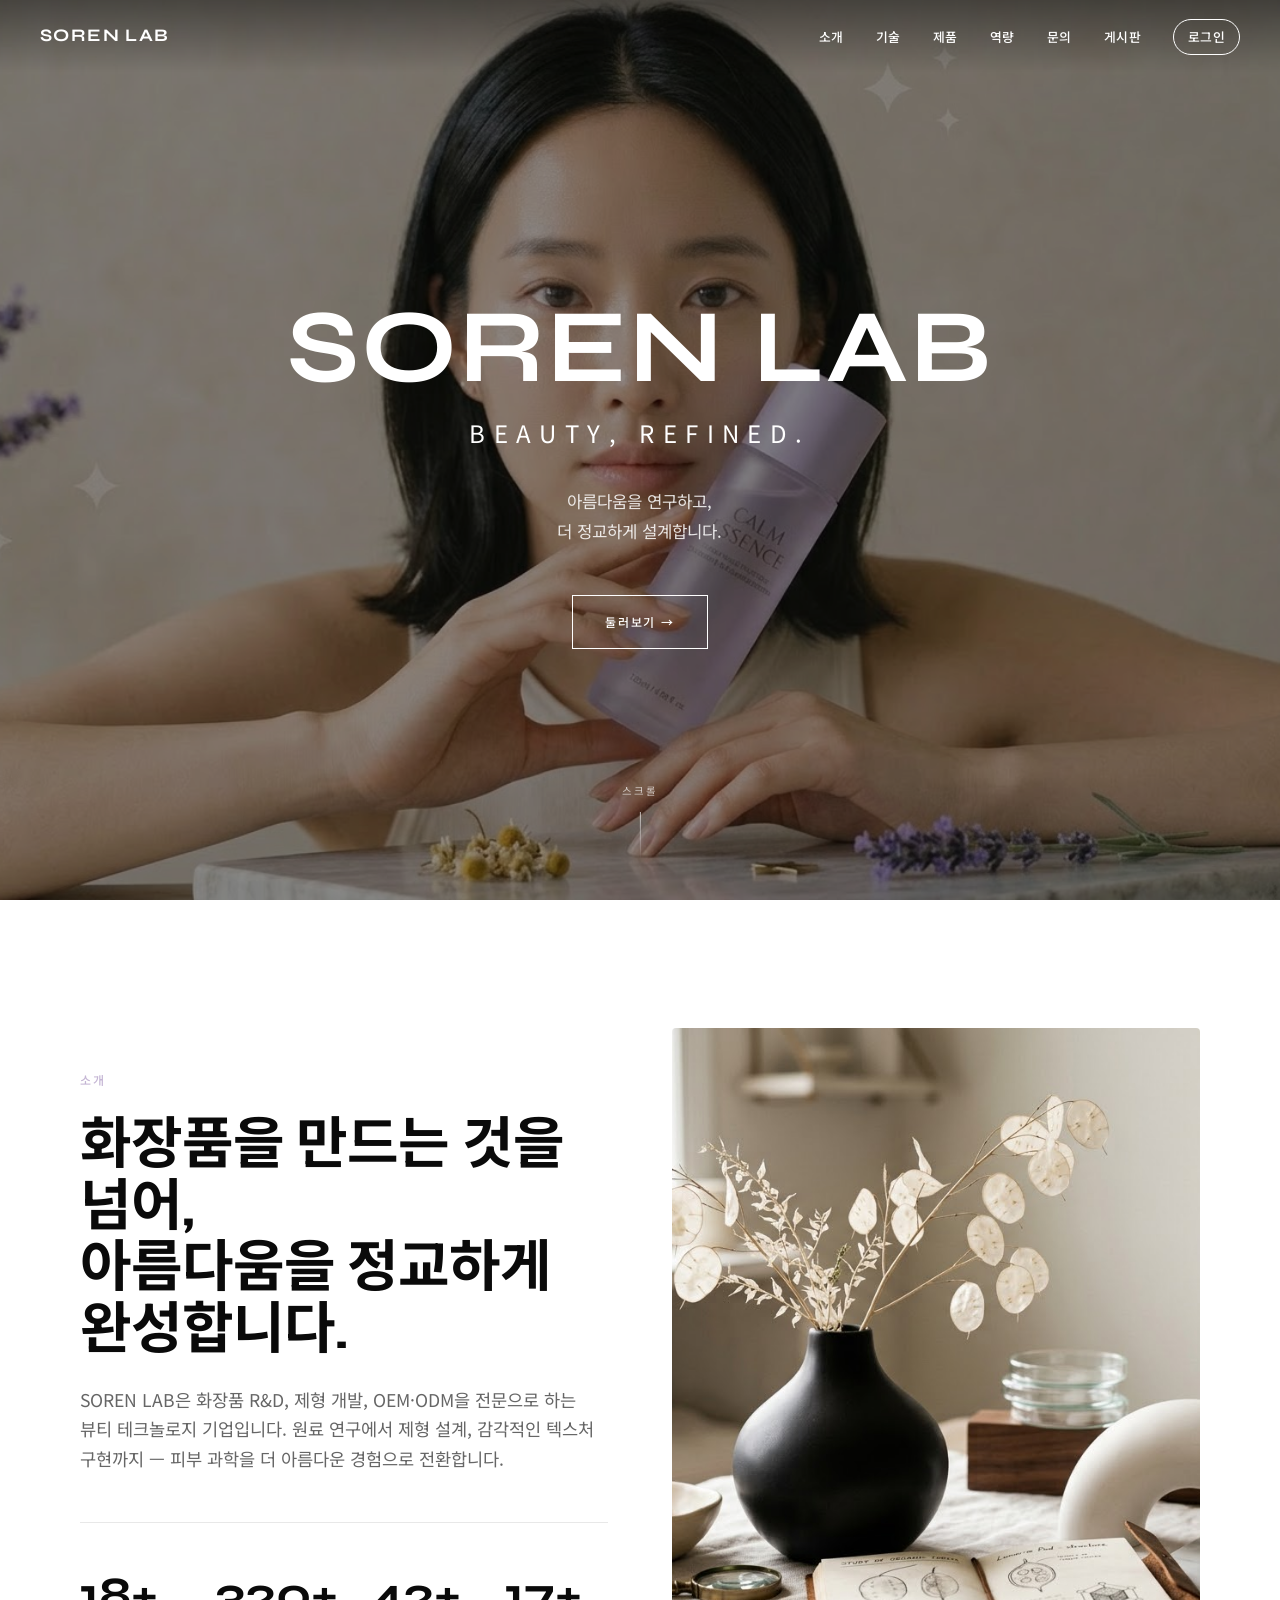
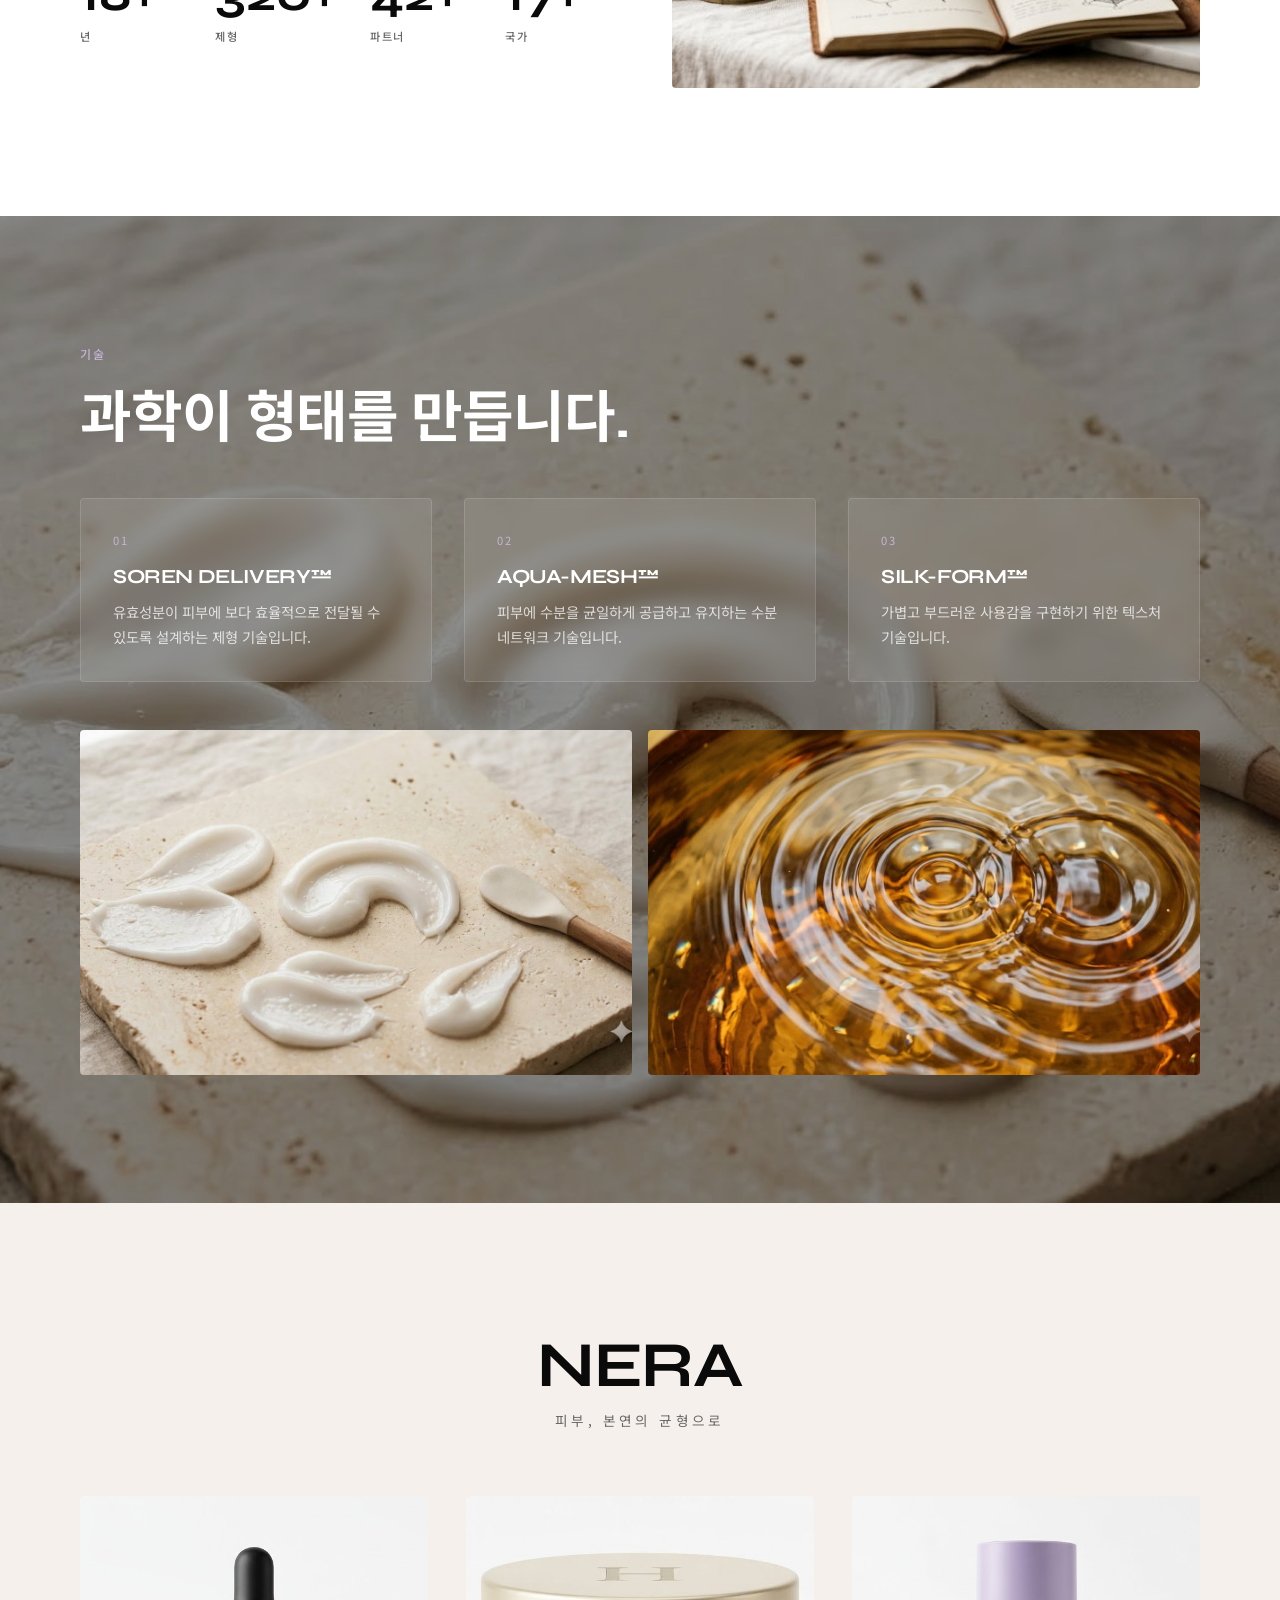
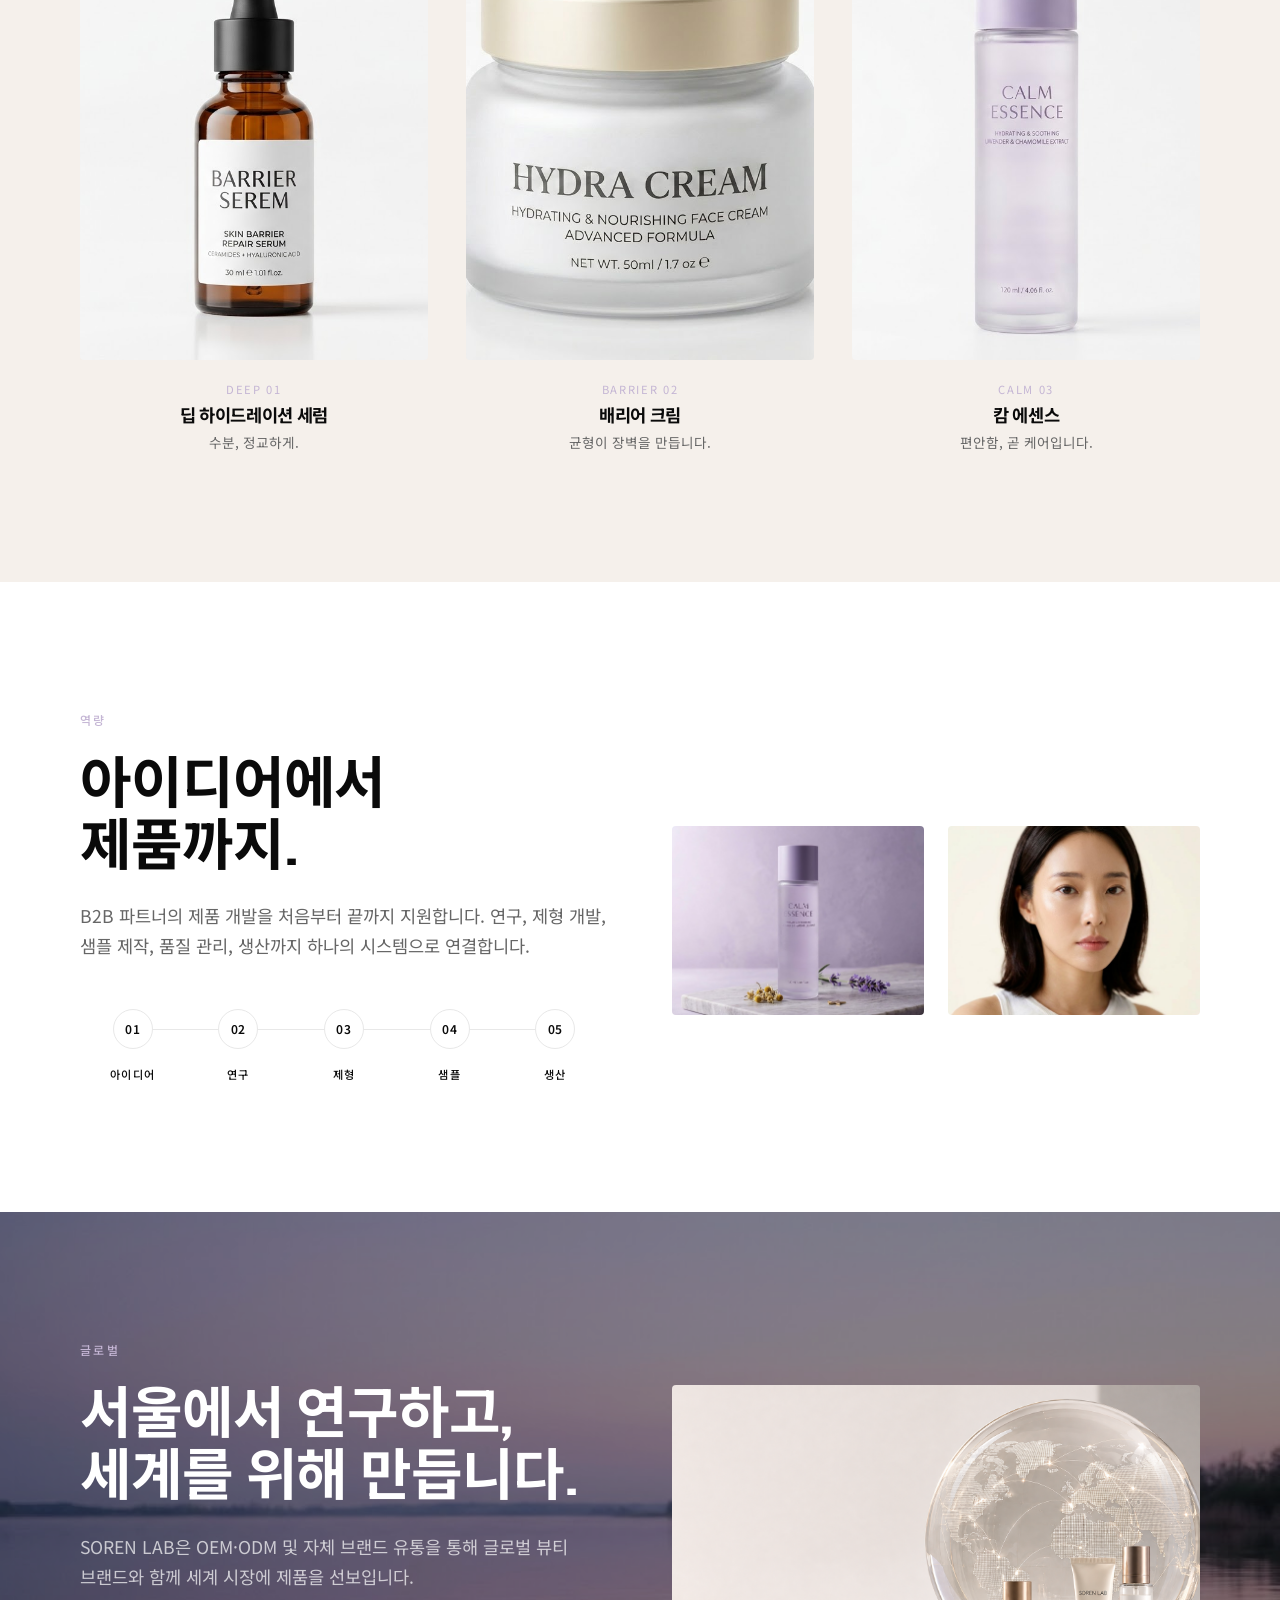
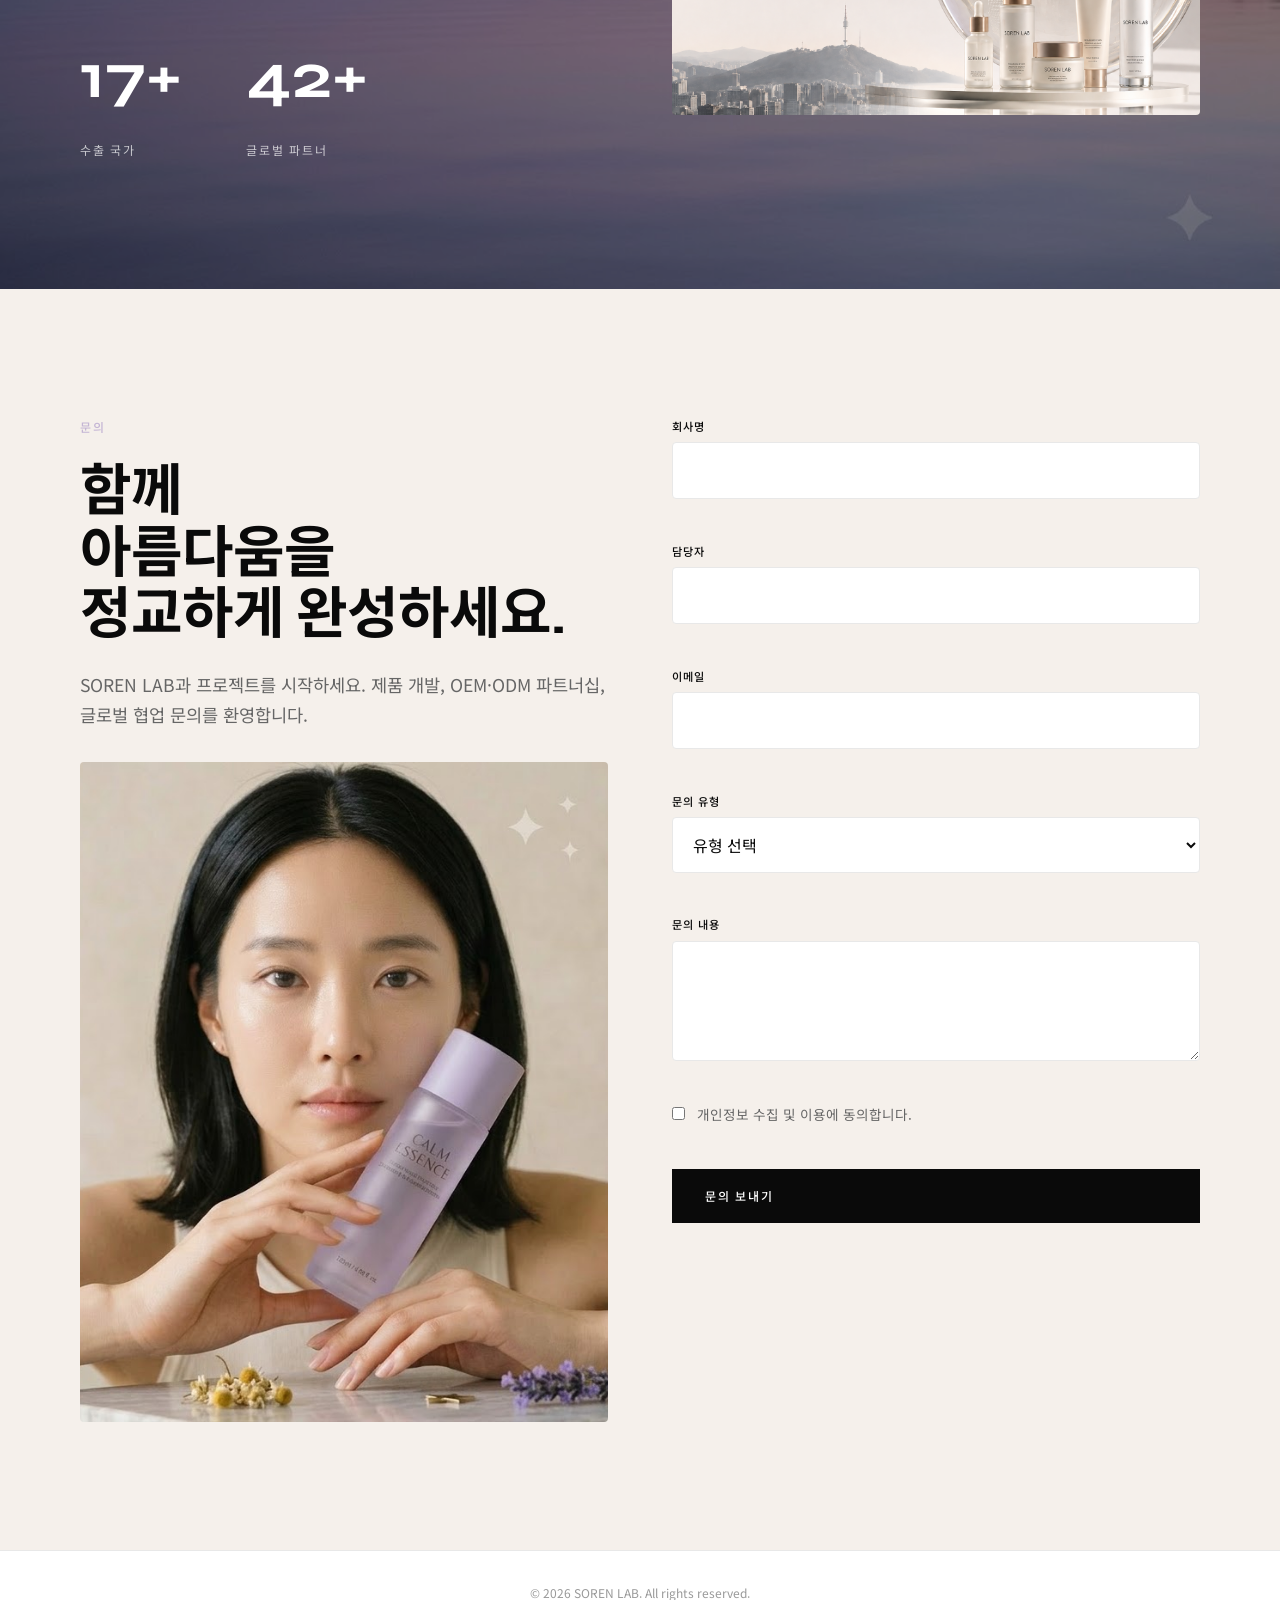
==== commit 1a873fa9: "Add Supabase-backed board, role-based admin, and member auth. Migrate inquiries and board to Supabas" ====
--- a/index.html
+++ b/index.html
@@ -32,6 +32,8 @@
           <li><a href="#product" class="nav__link" data-section="product">제품</a></li>
           <li><a href="#capabilities" class="nav__link" data-section="capabilities">역량</a></li>
           <li><a href="#contact" class="nav__link" data-section="contact">문의</a></li>
+          <li><a href="auth.html?next=board.html" class="nav__link" data-board-link>게시판</a></li>
+          <li><a href="auth.html" class="nav__link nav__link--button" data-auth-link>로그인</a></li>
         </ul>
         <button class="nav__toggle" id="navToggle" aria-label="메뉴 열기" aria-expanded="false">
           <span></span>
@@ -48,6 +50,8 @@
     <a href="#product" class="nav__link" data-section="product">제품</a>
     <a href="#capabilities" class="nav__link" data-section="capabilities">역량</a>
     <a href="#contact" class="nav__link" data-section="contact">문의</a>
+    <a href="auth.html?next=board.html" class="nav__link" data-board-link>게시판</a>
+    <a href="auth.html" class="nav__link" data-auth-link>로그인</a>
   </nav>
 
   <main>
@@ -385,6 +389,10 @@
 
   <script src="js/video.js"></script>
   <script src="js/animate.js"></script>
+  <script src="https://cdn.jsdelivr.net/npm/@supabase/supabase-js@2"></script>
+  <script src="js/supabase-config.js"></script>
+  <script src="js/supabase-client.js"></script>
+  <script src="js/session-nav.js"></script>
   <script src="js/form.js"></script>
   <script src="js/main.js"></script>
 </body>
--- a/css/components.css
+++ b/css/components.css
@@ -74,6 +74,16 @@
 .nav__link:hover::after,
 .nav__link.is-active::after {
   width: 100%;
+}
+
+.nav__link--button {
+  border: 1px solid currentColor;
+  border-radius: 999px;
+  padding: 0.45rem 0.85rem;
+}
+
+.nav__link--button::after {
+  display: none;
 }
 
 .nav__toggle {
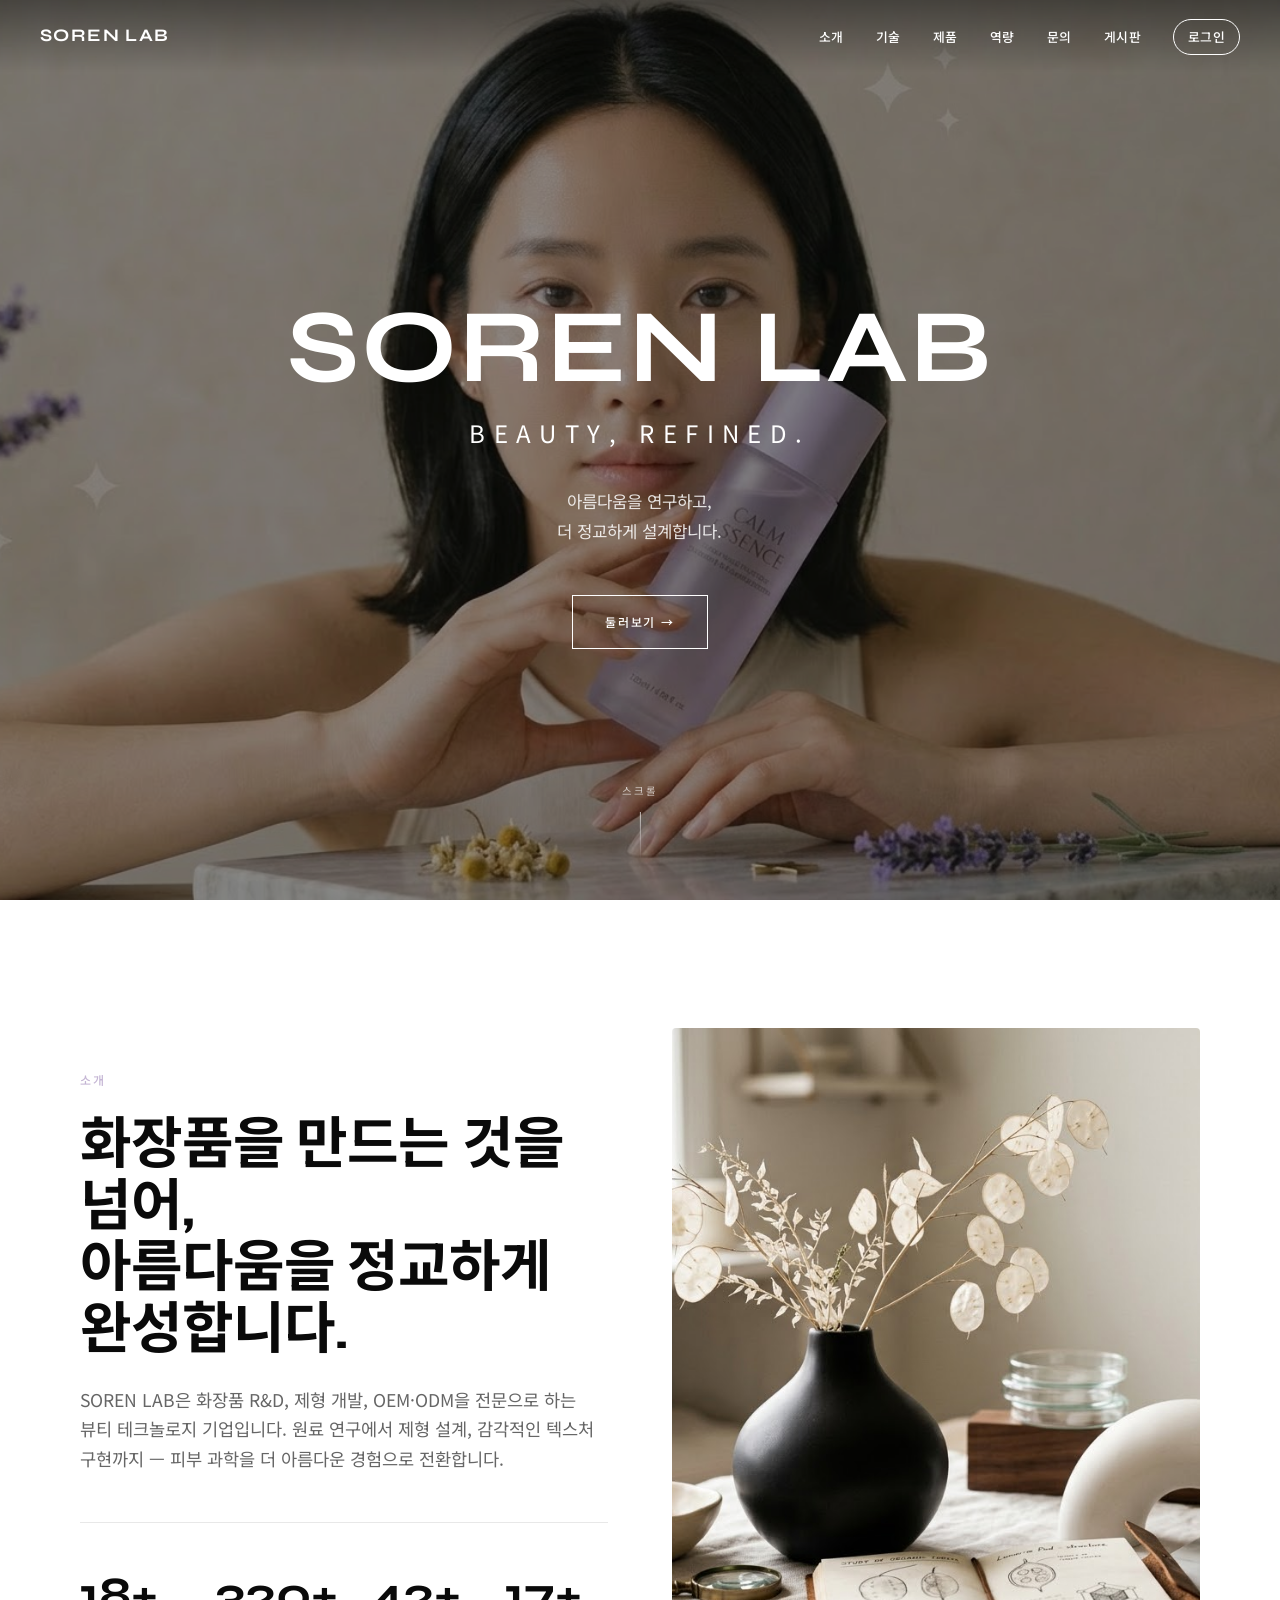
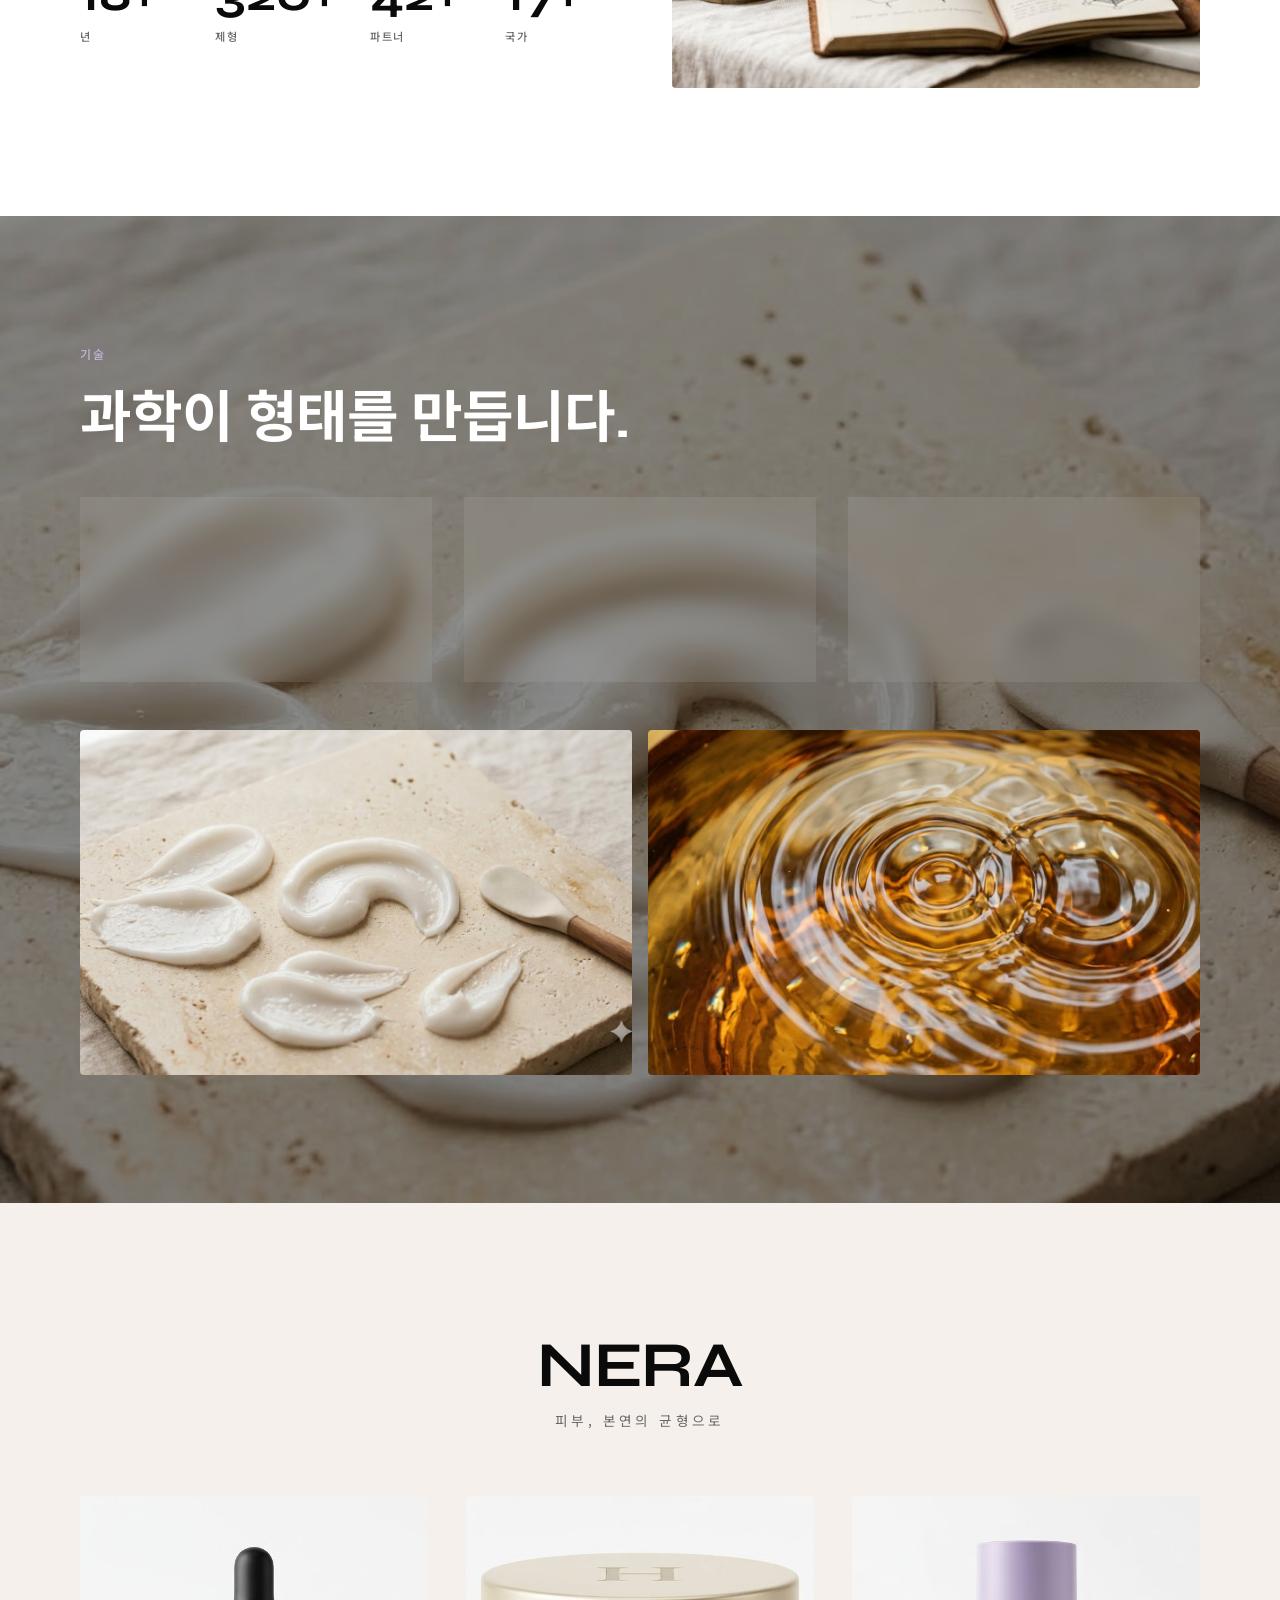
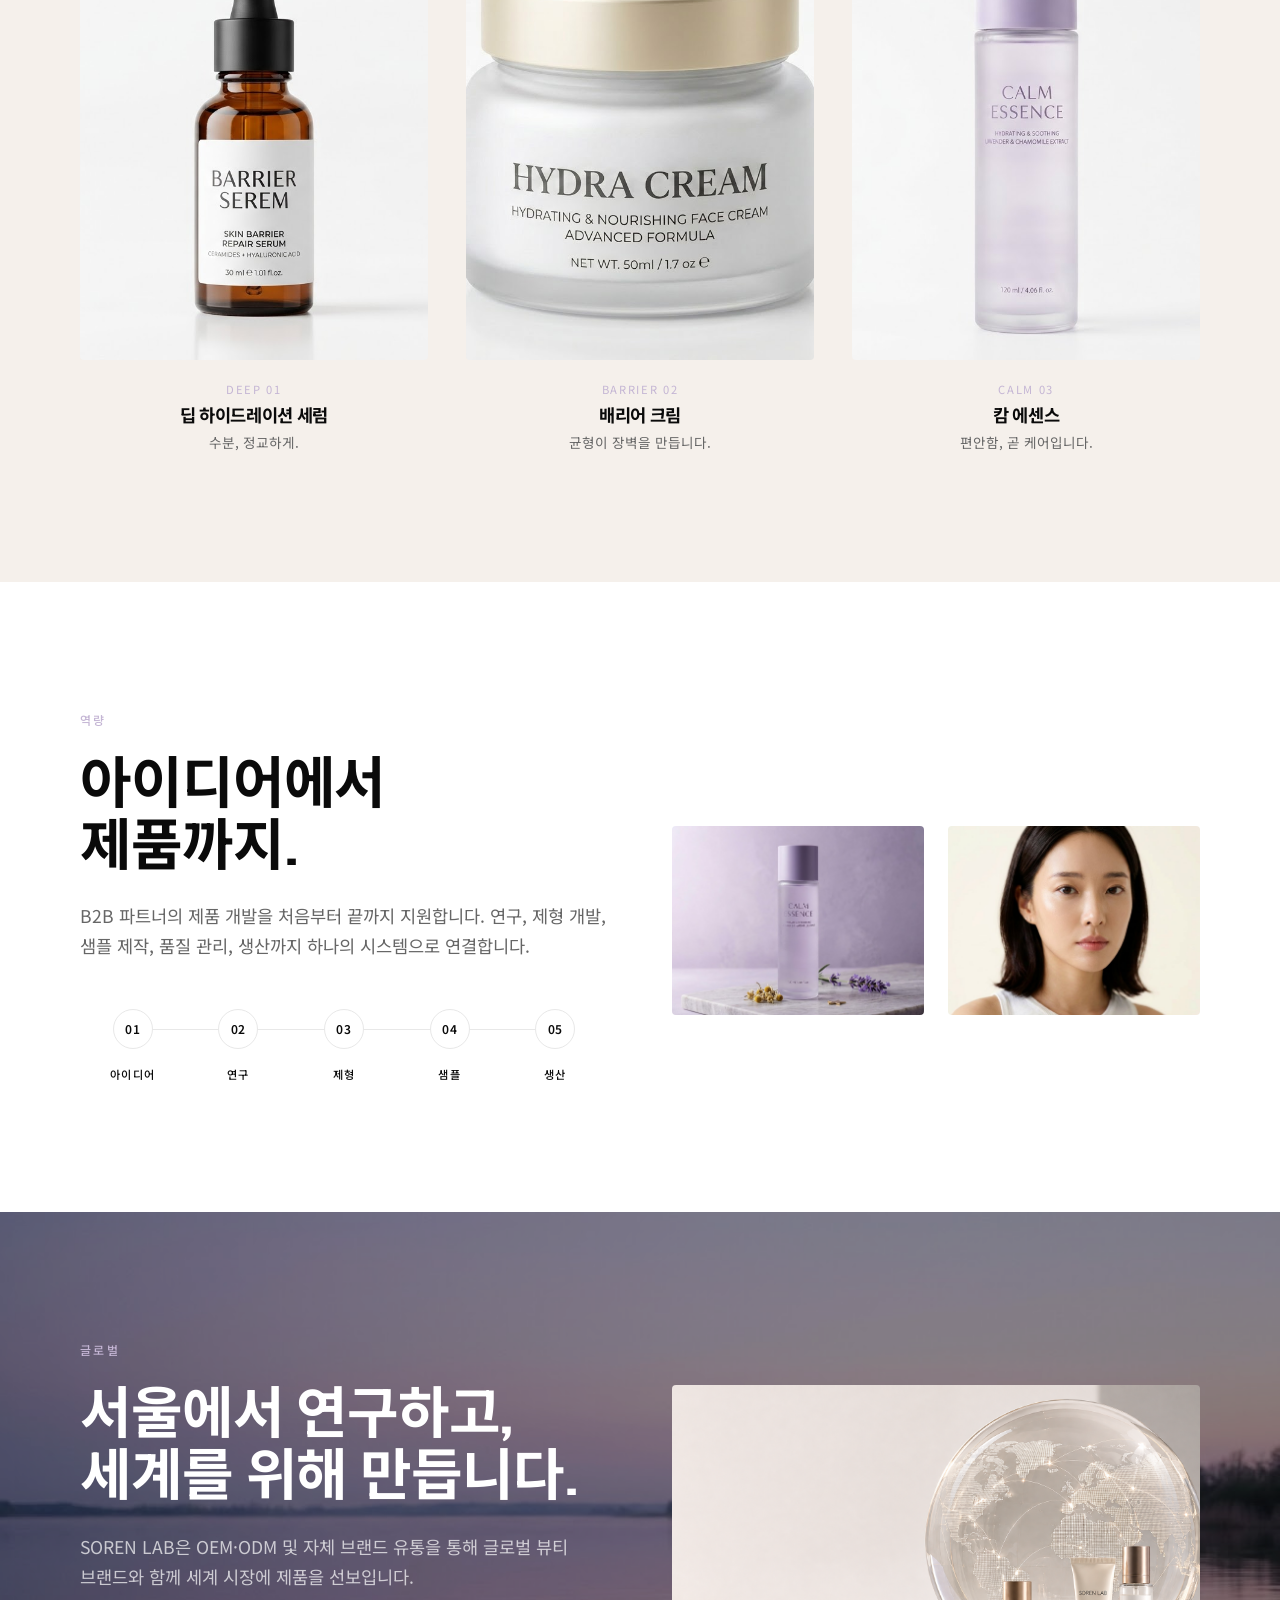
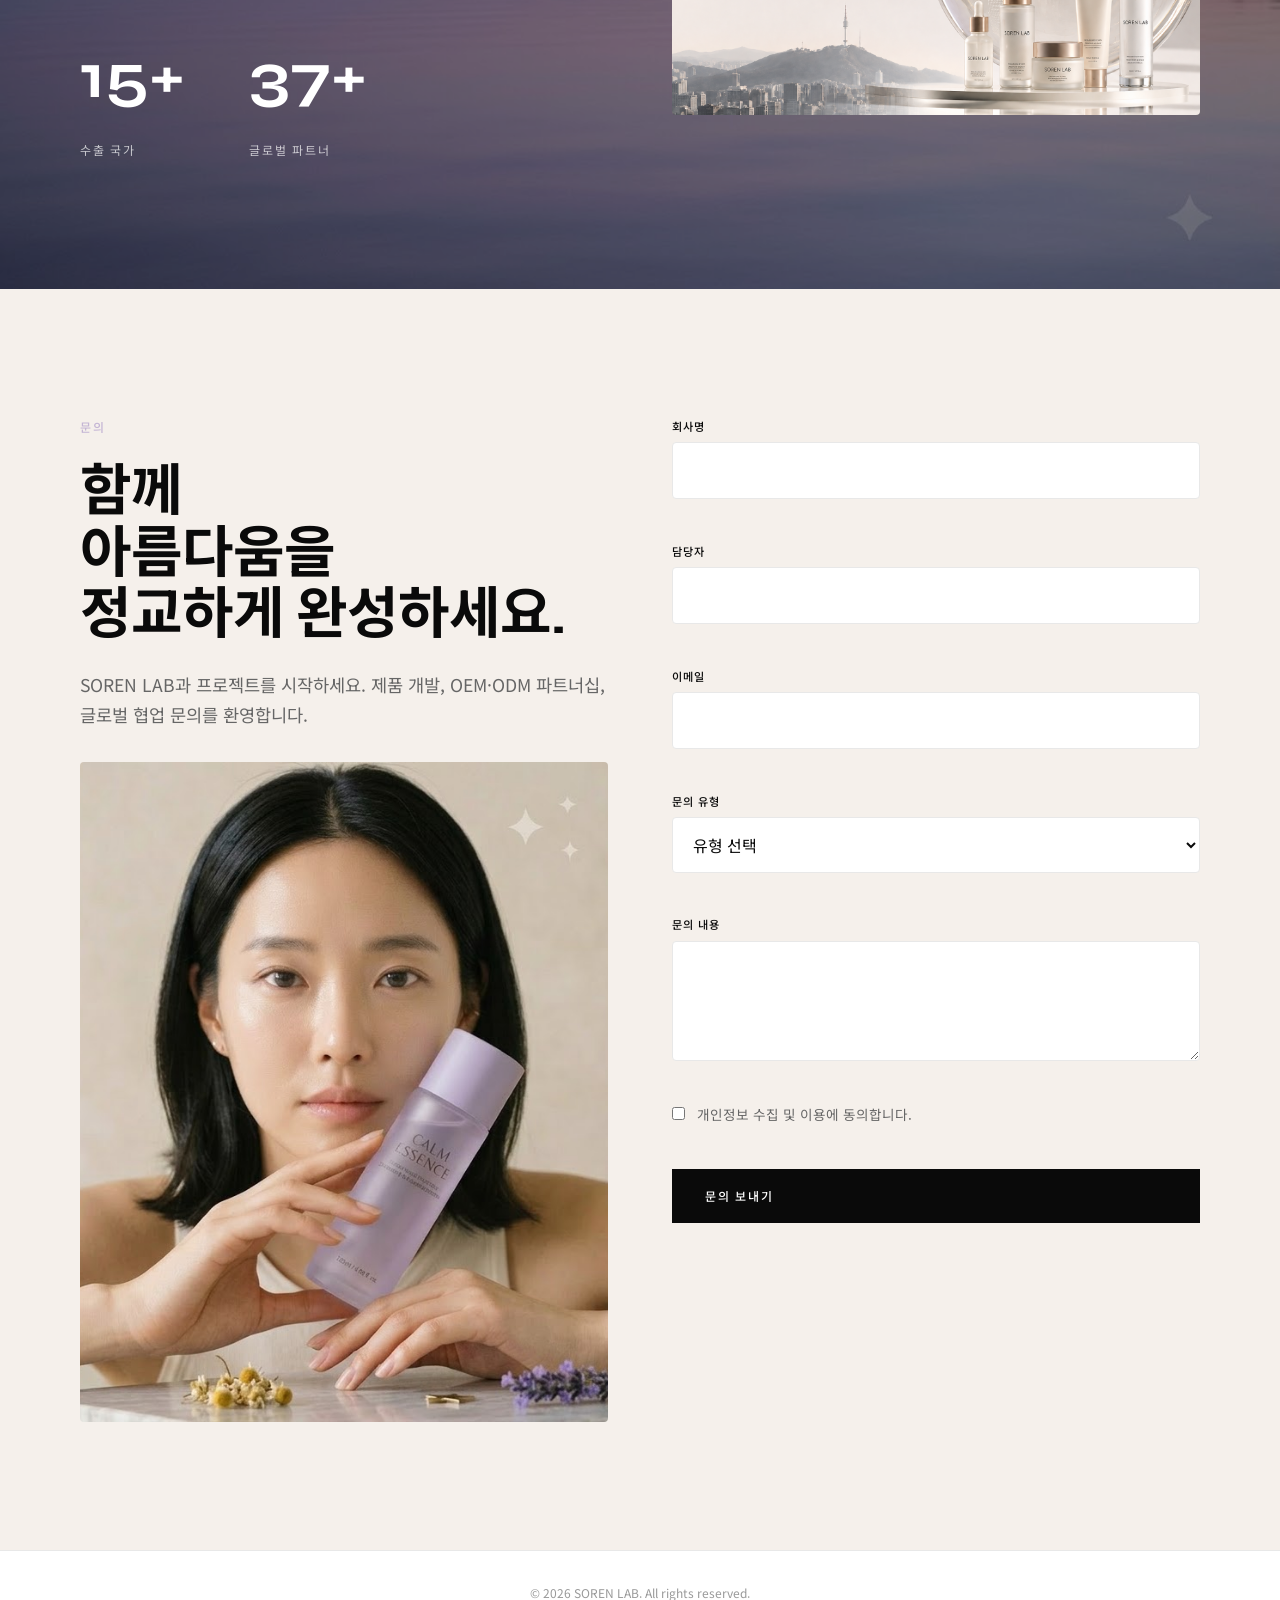
==== commit 3920a4e0: "Show board notice instead of contact form for logged-in users. Keep B2B inquiry form for anonymous v" ====
--- a/index.html
+++ b/index.html
@@ -308,6 +308,14 @@
             </div>
           </div>
           <div class="reveal reveal-delay-2">
+            <div class="form__member-notice" id="formMemberNotice" hidden>
+              <h3>회원 문의는 게시판을 이용해 주세요</h3>
+              <p>
+                로그인한 회원은 랜딩 문의 폼 대신 게시판에서 글을 작성할 수 있습니다.
+                B2B 비회원 문의는 로그아웃 후 이 폼을 이용해 주세요.
+              </p>
+              <a class="btn btn--filled" href="board.html">게시판으로 이동</a>
+            </div>
             <form class="form" id="contactForm" novalidate>
               <div class="form__group">
                 <label class="form__label" for="company">회사명</label>
--- a/css/components.css
+++ b/css/components.css
@@ -564,6 +564,30 @@
 .form__success h3 {
   font-size: 1.5rem;
   margin-bottom: 0.75rem;
+}
+
+.form__member-notice {
+  padding: 2rem;
+  text-align: center;
+  background: var(--color-ivory);
+  border-radius: var(--radius-sm);
+  border: 1px solid rgba(10, 10, 10, 0.06);
+}
+
+.form__member-notice h3 {
+  font-size: 1.35rem;
+  margin-bottom: 0.75rem;
+}
+
+.form__member-notice p {
+  margin: 0 0 1.25rem;
+  color: var(--color-gray-600);
+  line-height: 1.65;
+}
+
+.form[hidden],
+.form__member-notice[hidden] {
+  display: none !important;
 }
 
 /* Modal */
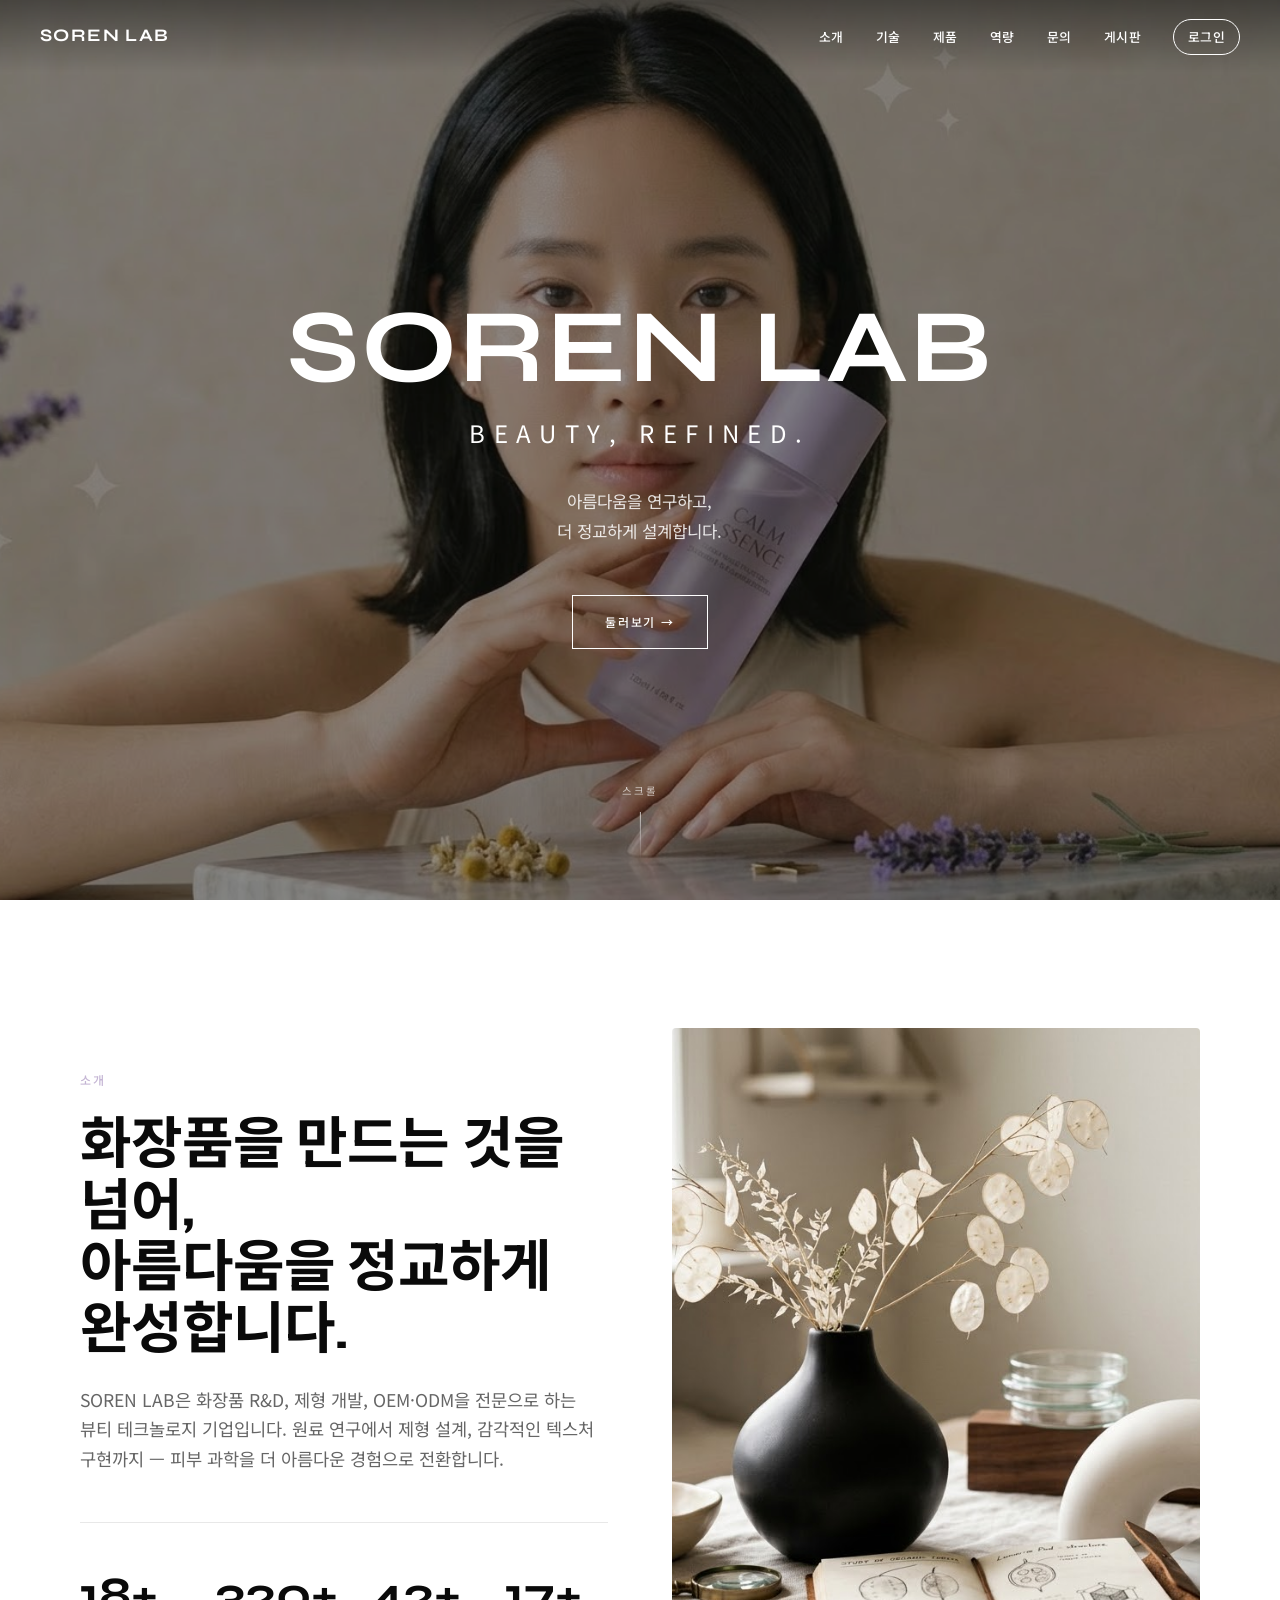
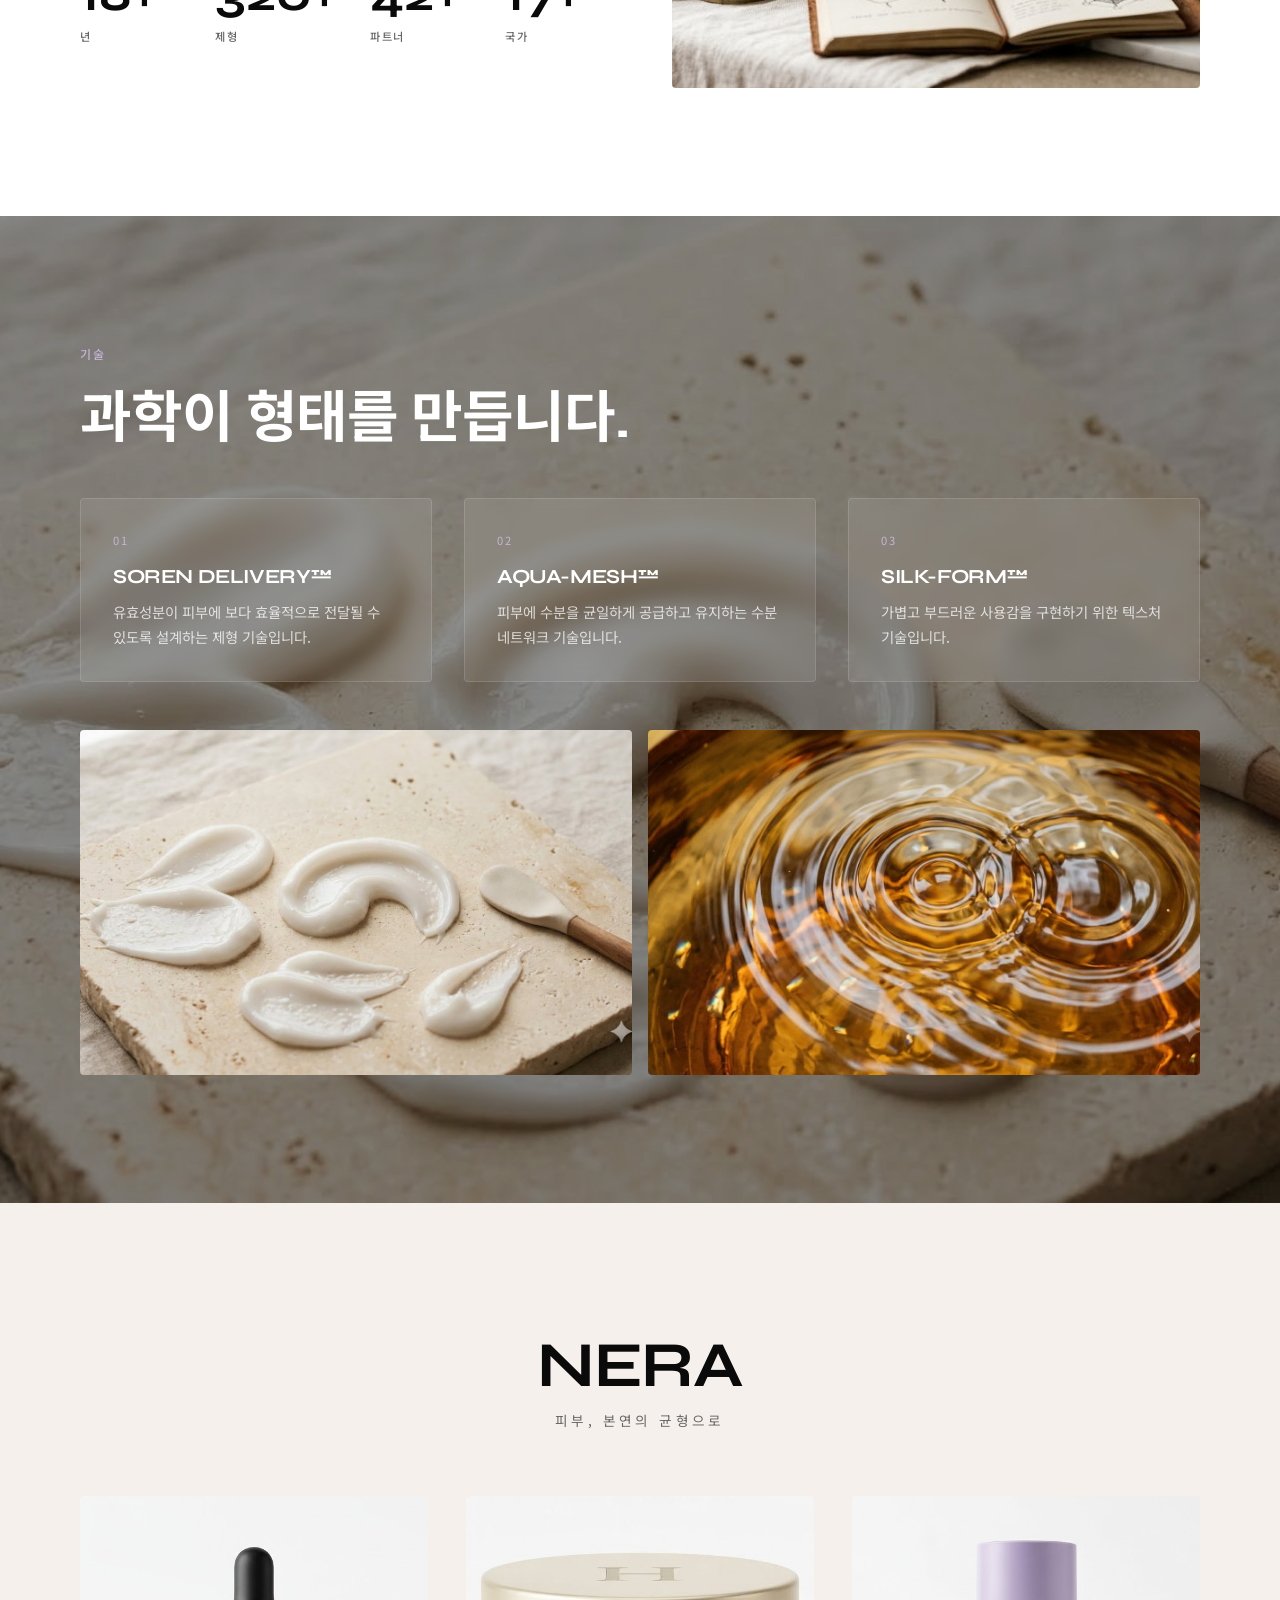
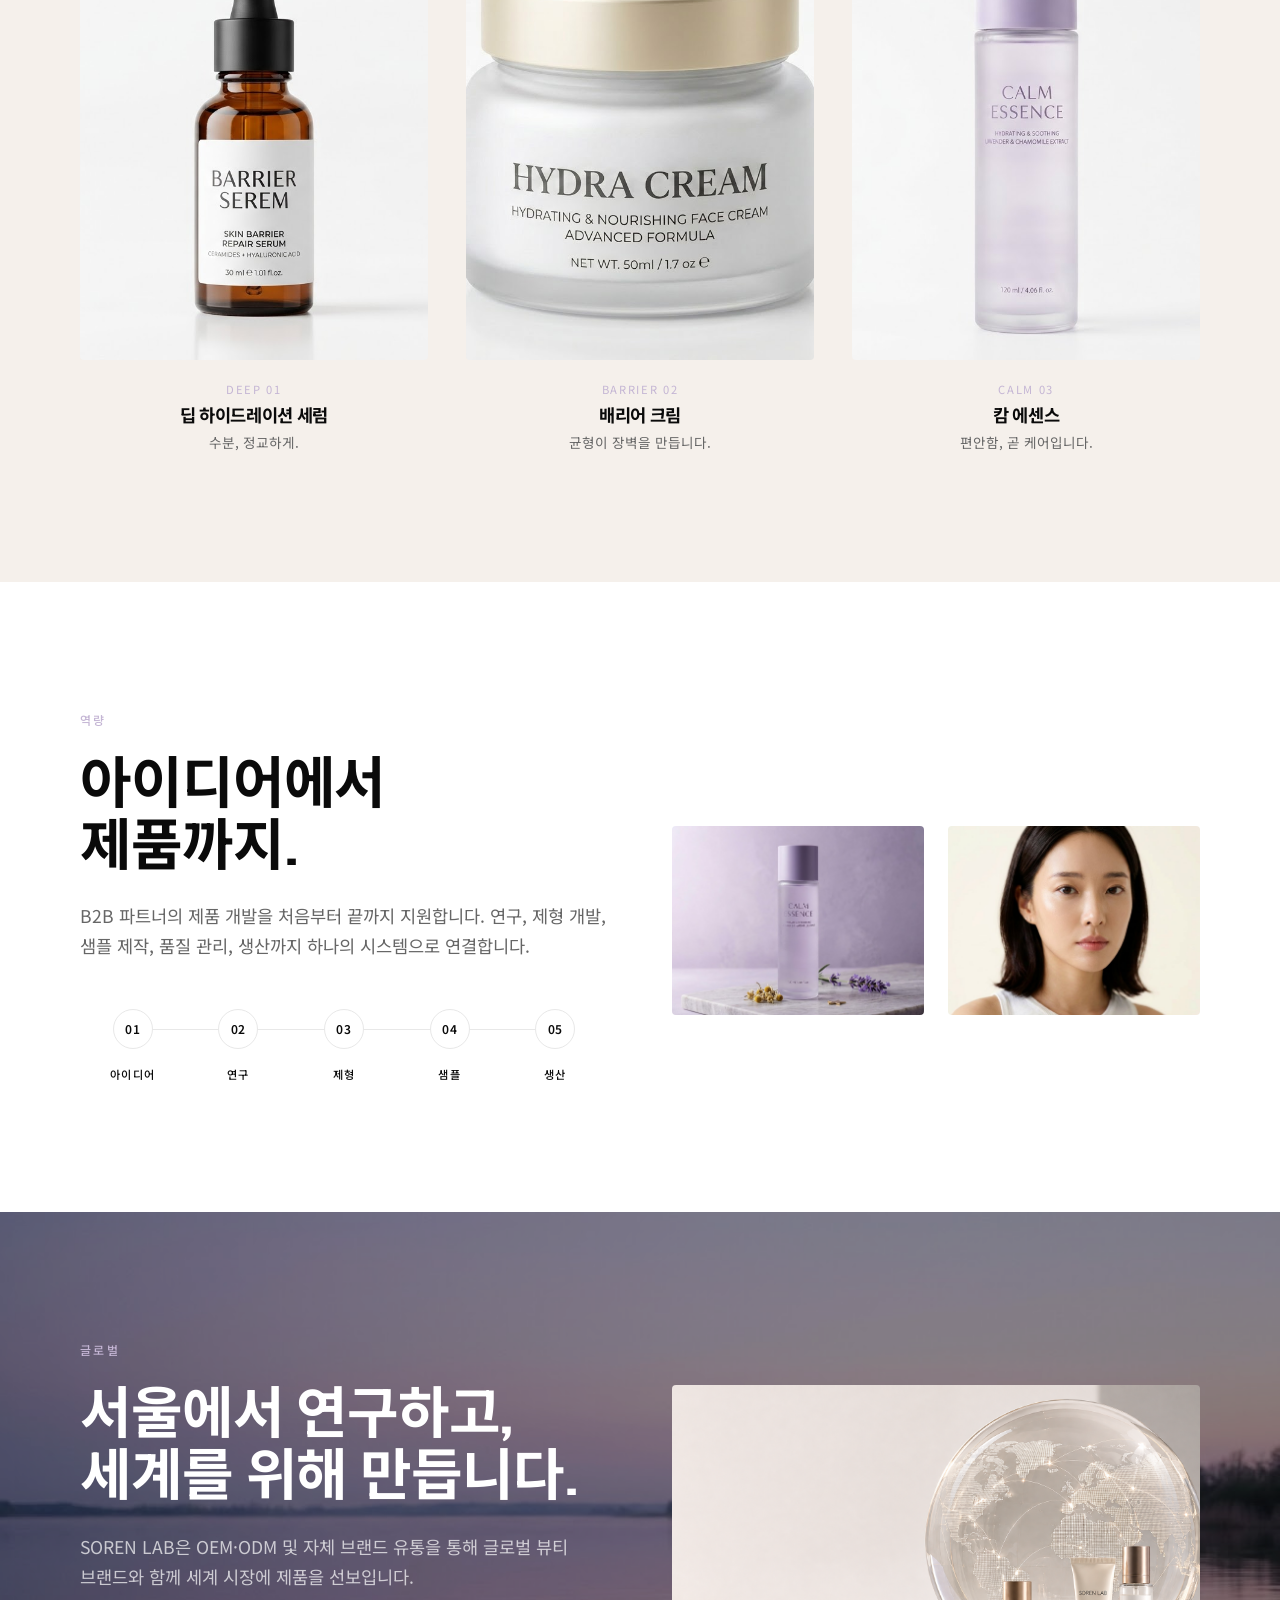
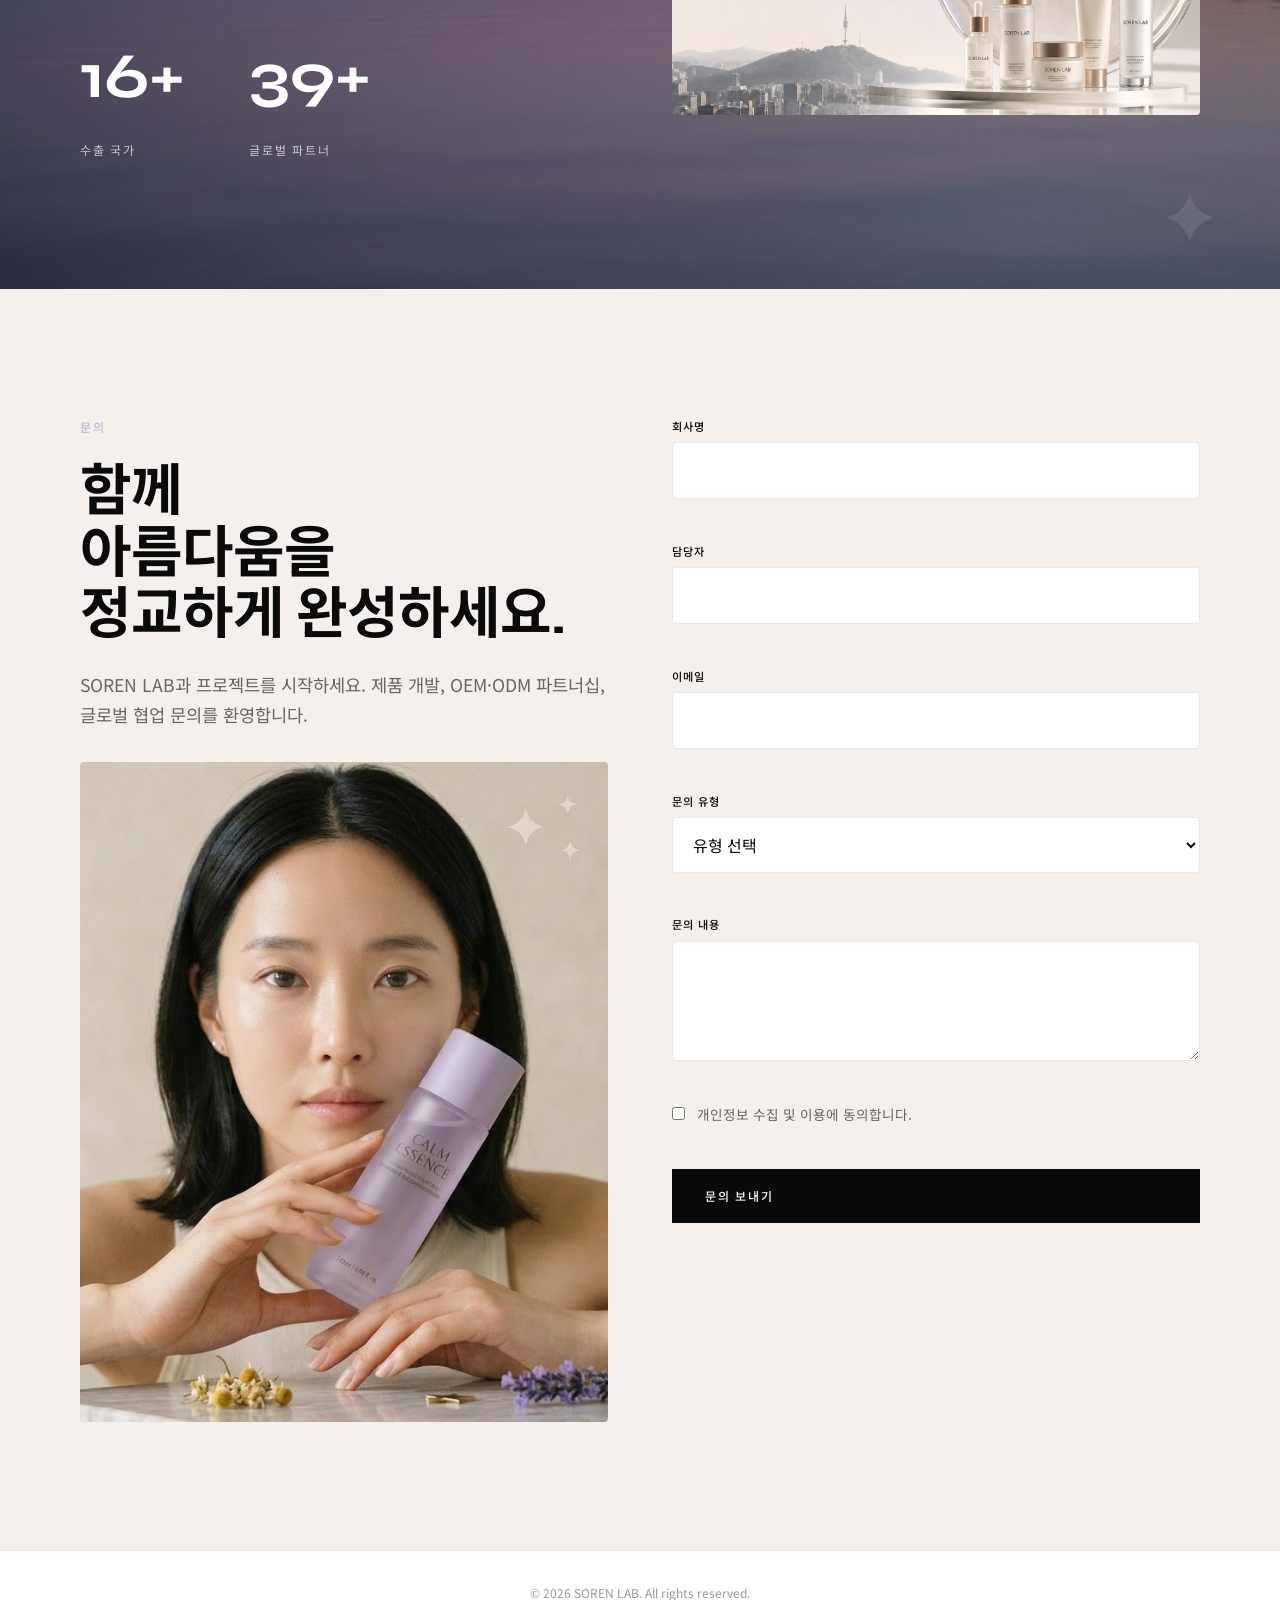
==== commit 8df93bb5: "Revert member notice UI; alert logged-in users on inquiry submit. Keep the original contact form vis" ====
--- a/index.html
+++ b/index.html
@@ -308,14 +308,6 @@
             </div>
           </div>
           <div class="reveal reveal-delay-2">
-            <div class="form__member-notice" id="formMemberNotice" hidden>
-              <h3>회원 문의는 게시판을 이용해 주세요</h3>
-              <p>
-                로그인한 회원은 랜딩 문의 폼 대신 게시판에서 글을 작성할 수 있습니다.
-                B2B 비회원 문의는 로그아웃 후 이 폼을 이용해 주세요.
-              </p>
-              <a class="btn btn--filled" href="board.html">게시판으로 이동</a>
-            </div>
             <form class="form" id="contactForm" novalidate>
               <div class="form__group">
                 <label class="form__label" for="company">회사명</label>
--- a/css/components.css
+++ b/css/components.css
@@ -564,30 +564,6 @@
 .form__success h3 {
   font-size: 1.5rem;
   margin-bottom: 0.75rem;
-}
-
-.form__member-notice {
-  padding: 2rem;
-  text-align: center;
-  background: var(--color-ivory);
-  border-radius: var(--radius-sm);
-  border: 1px solid rgba(10, 10, 10, 0.06);
-}
-
-.form__member-notice h3 {
-  font-size: 1.35rem;
-  margin-bottom: 0.75rem;
-}
-
-.form__member-notice p {
-  margin: 0 0 1.25rem;
-  color: var(--color-gray-600);
-  line-height: 1.65;
-}
-
-.form[hidden],
-.form__member-notice[hidden] {
-  display: none !important;
 }
 
 /* Modal */
